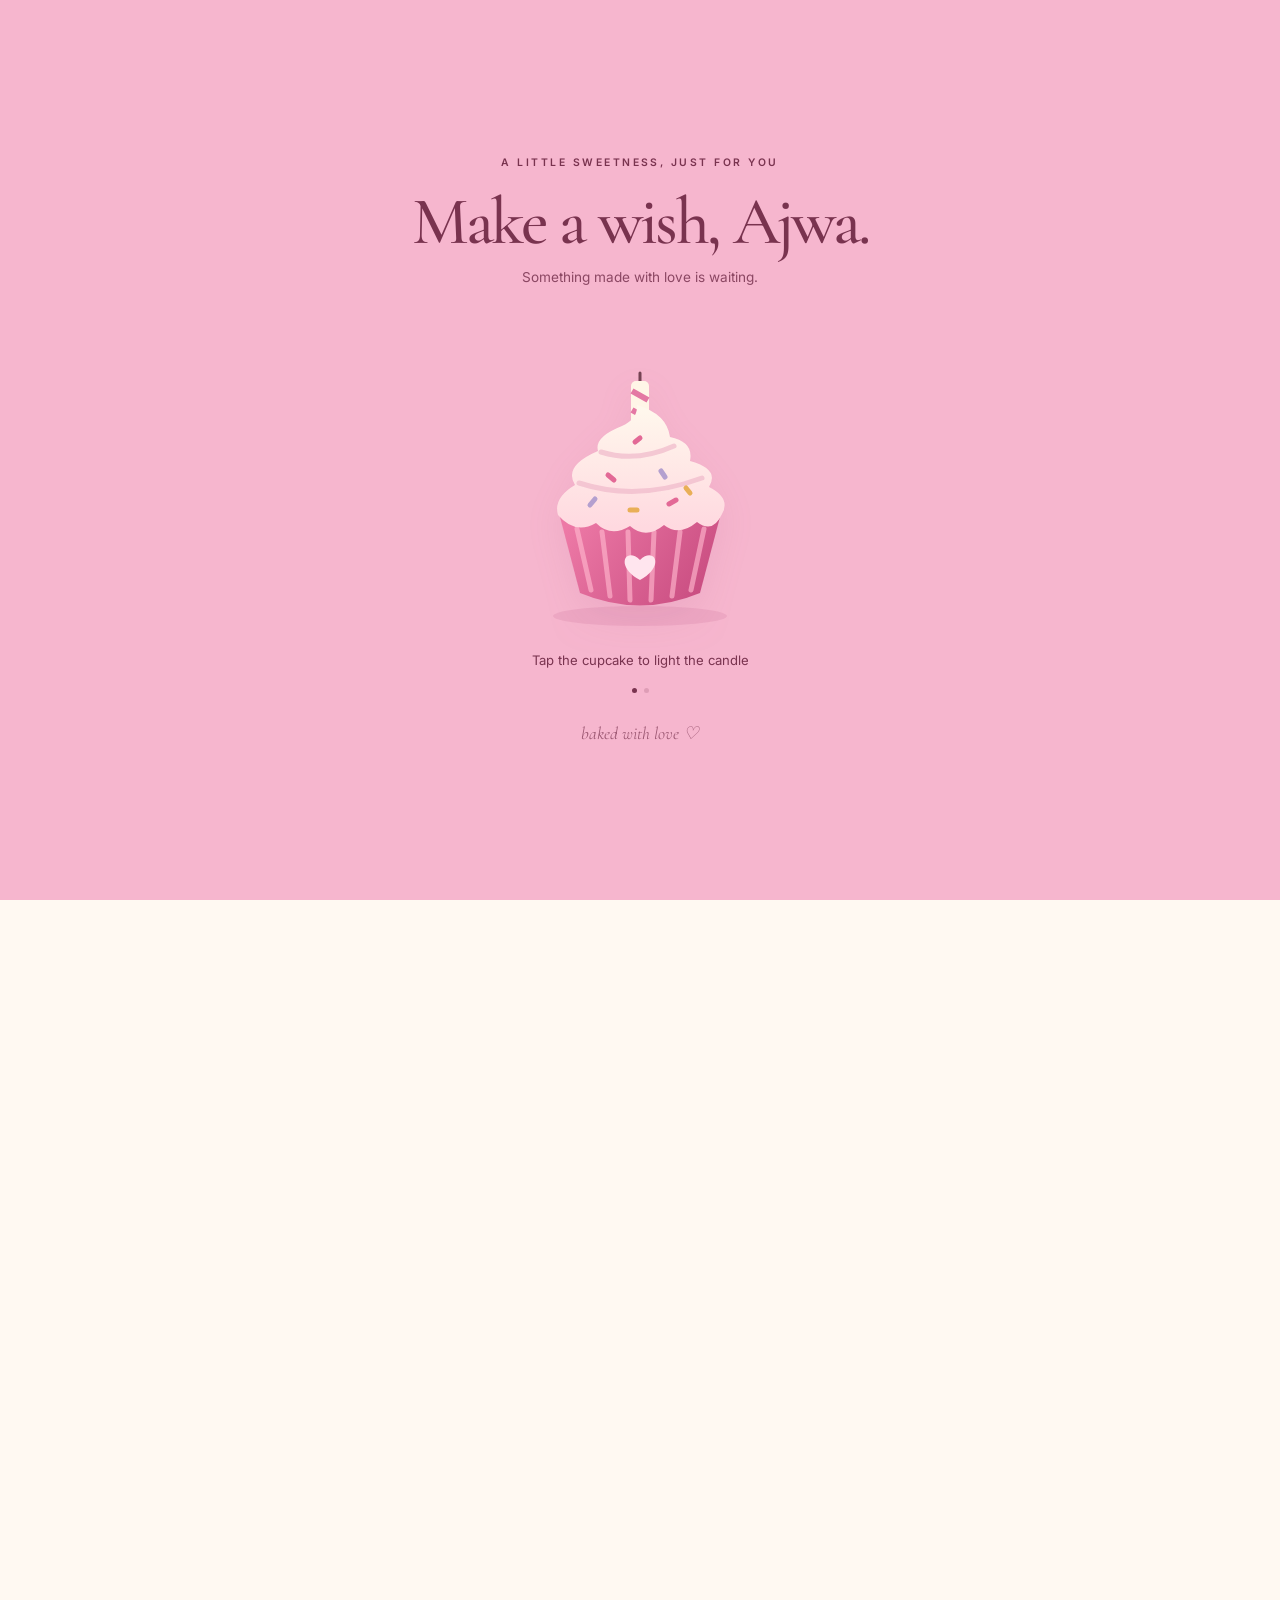
==== Ajwas-gift/index.html @ 31e8dc5c "Add files via upload" ====
<!DOCTYPE html>
<html lang="en">
  <head>
    <meta charset="UTF-8" />
    <meta name="viewport" content="width=device-width, initial-scale=1.0" />
    <title>For Ajwa</title>
    <meta
      name="description"
      content="A dreamy anniversary website for Ajwa, full of love, memories, and warm animations."
    />
    <link rel="preconnect" href="https://fonts.googleapis.com" />
    <link rel="preconnect" href="https://fonts.gstatic.com" crossorigin />
    <link
      href="https://fonts.googleapis.com/css2?family=Cormorant+Garamond:wght@400;500;600;700&family=Inter:wght@400;500;600;700;800&family=Caveat:wght@400;500;600&display=swap"
      rel="stylesheet"
    />
    <link rel="stylesheet" href="styles.css" />
  </head>
  <body class="wish-pending">
    <section class="cupcake-screen" id="cupcakeScreen" aria-labelledby="wishTitle">
      <div class="wish-content">
        <p class="wish-eyebrow">A little sweetness, just for you</p>
        <h2 id="wishTitle">Make a wish, Ajwa.</h2>
        <p class="wish-subtitle">Something made with love is waiting.</p>
        <button class="cupcake-button" id="cupcakeButton" type="button" aria-label="Light the cupcake candle" aria-describedby="wishHint">
          <svg class="cupcake-art" viewBox="0 0 320 340" fill="none" aria-hidden="true">
            <defs>
              <linearGradient id="icing" x1="160" y1="106" x2="160" y2="230" gradientUnits="userSpaceOnUse"><stop stop-color="#fff9ed"/><stop offset="1" stop-color="#ffd9e0"/></linearGradient>
              <linearGradient id="wrapper" x1="90" y1="225" x2="220" y2="310" gradientUnits="userSpaceOnUse"><stop stop-color="#ed79a6"/><stop offset="1" stop-color="#c84c80"/></linearGradient>
              <radialGradient id="flameGlow"><stop stop-color="#ffe9a8" stop-opacity=".8"/><stop offset="1" stop-color="#ffe9a8" stop-opacity="0"/></radialGradient>
            </defs>
            <ellipse cx="160" cy="319" rx="87" ry="10" fill="#b9507e" opacity=".14"/>
            <g class="candle-flame"><circle cx="160" cy="63" r="42" fill="url(#flameGlow)"/><path d="M160 38C146 54 145 65 152 72C159 79 174 73 172 63C171 55 164 50 160 38Z" fill="#ffb64d"/><path d="M160 53C153 64 155 71 161 72C169 70 165 60 160 53Z" fill="#fff9d5"/></g>
            <path class="candle-smoke" d="M160 73C142 60 179 48 159 29" stroke="#fff8ee" stroke-width="4" stroke-linecap="round"/>
            <path d="M160 85V76" stroke="#744253" stroke-width="3" stroke-linecap="round"/>
            <rect x="151" y="84" width="18" height="66" rx="5" fill="#fff5e7"/>
            <path d="M152 94L168 103M152 113L168 122M152 132L168 141" stroke="#e478a4" stroke-width="6"/>
            <path d="M80 220H240L220 296Q160 321 100 296Z" fill="url(#wrapper)"/>
            <path d="M97 232L111 293M122 235L130 299M148 235L150 303M174 235L171 303M200 235L192 299M224 232L211 293" stroke="#ffb6cd" stroke-width="5" opacity=".65" stroke-linecap="round"/>
            <path d="M78 218Q73 201 95 188Q83 169 118 154Q114 140 142 129Q158 122 157 108Q187 117 190 140Q214 145 210 164Q240 172 229 190Q251 201 242 217Q233 237 217 225Q199 240 184 228Q166 243 150 229Q131 241 116 226Q95 238 78 218Z" fill="url(#icing)"/>
            <path d="M121 155Q156 166 194 149M99 186Q157 205 222 181" stroke="#efbacb" stroke-width="5" stroke-linecap="round" opacity=".7"/>
            <g stroke-width="5" stroke-linecap="round"><path d="M128 178L134 183M189 207L196 203M155 145L160 141" stroke="#e36996"/><path d="M110 208L115 202M181 174L185 180" stroke="#b4a0cf"/><path d="M150 213L157 213M206 191L210 196" stroke="#e9af57"/></g>
            <path d="M160 263C146 249 134 269 160 283C186 269 174 249 160 263Z" fill="#ffe5ee"/>
          </svg>
        </button>
        <p class="wish-hint" id="wishHint" aria-live="polite">Tap the cupcake to light the candle</p>
        <div class="wish-steps" aria-hidden="true"><span class="active"></span><span></span></div>
        <p class="wish-signature">baked with love ♡</p>
      </div>
      <div class="wish-confetti" id="wishConfetti" aria-hidden="true"></div>
    </section>

    <div class="page-shell" inert>
<div class="bg-orb orb-two"></div>
<header class="hero">
        <nav class="topbar container">
          <div class="brand">ajwa &amp; matthew <span>♡</span></div>
          <div class="nav-links">
            <a href="#story">Story</a>
            <a href="#memories">Memories</a>
            <a href="#letter">Letter</a>
            <a href="#promise">Forever ♡</a>
          </div>
        </nav>

        <div class="hero-inner container">
          <div class="hero-copy">
            <p class="eyebrow">OUR LITTLE LOVE STORY · SINCE 12.31.2025</p>
            <h1 tabindex="-1" id="typewriter">Life is sweeter<br>with <em>you, Ajwa.</em></h1>
            <p class="handwritten hero-note">Happy anniversary, my love ♡</p>
            <p class="subtitle">From our late-night games to all the little laughs in between — you’re my favorite part of every day. Here’s a little corner of the world, made just for you.</p>

            <div class="cta-row">
              <button id="sparkleBtn" class="primary-btn">A little extra love ♡</button>
              <a href="#letter" class="secondary-btn">Your love letter ↗</a>
            </div>

            <div class="stats">
              <div class="stat">
                <span class="stat-number" id="daysSince">0</span>
                <span>days of us</span>
              </div>
              <div class="stat">
                <span class="stat-number">∞</span>
                <span>reasons I love you</span>
              </div>
              <div class="stat">
                <span class="stat-number">1</span>
                <span>favorite person</span>
              </div>
            </div>
          </div>
          <div class="hero-scrapbook">
            <span class="scrap-doodle" aria-hidden="true">♡</span>
            <figure class="hero-print print-back">
              <img src="img/818552312_3090246237986645_2867087890981414556_n.jpg" alt="Our Roblox avatars standing side by side in matching black outfits" width="1080" height="486">
              <figcaption>my favorite teammate</figcaption>
            </figure>
            <figure class="hero-print print-front">
              <img src="img/818296710_1039917625670256_7853506601856451287_n.jpg" alt="Our Roblox avatars in matching pink and white outfits" width="1080" height="486">
              <figcaption>you + me, in every little world ♡</figcaption>
            </figure>
            <span class="scrap-label">the sweetest kind of us</span>
          </div>
        </div>
        <div class="hero-bottom"><span>Made with love. Sprinkled with memories.</span><a href="#memories" aria-label="Explore our memories">↓</a></div>
      </header>

      <main>
        <section class="memories section" id="memories">
          <div class="container">
            <div class="section-heading">
              <p class="eyebrow">01 / THE SCRAPBOOK</p>
              <h2>Little moments. <em>Big feelings.</em></h2>
              <p class="section-note">Our favorite little worlds, saved forever. Tap a photo to take a closer look.</p>
            </div>

            <div class="memory-grid">
              <article class="memory-card">
                <button class="memory-photo" type="button" aria-label="View memory: The little laughs"><img src="img/818713701_989518967495480_6240912151705662410_n.jpg" alt="A smiling white-haired Roblox avatar in a colorful game world" width="1080" height="486" loading="lazy"><span aria-hidden="true">↗</span></button>
                <div class="memory-copy">
                  <h3>The little laughs</h3>
                  <p>The day everything changed, even when it felt like just another ordinary moment.</p>
                </div>
              </article>

              <article class="memory-card">
                <button class="memory-photo" type="button" aria-label="View memory: My favorite teammate"><img src="img/818552312_3090246237986645_2867087890981414556_n.jpg" alt="Our Roblox avatars standing together in matching black outfits" width="1080" height="486" loading="lazy"><span aria-hidden="true">↗</span></button>
                <div class="memory-copy">
                  <h3>My favorite teammate</h3>
                  <p>All the laughing, the chaos, and the little moments that somehow became my favorite memories.</p>
                </div>
              </article>

              <article class="memory-card">
                <button class="memory-photo" type="button" aria-label="View memory: Matching with you"><img src="img/818296710_1039917625670256_7853506601856451287_n.jpg" alt="Our Roblox avatars wearing matching pink and white outfits" width="1080" height="486" loading="lazy"><span aria-hidden="true">↗</span></button>
                <div class="memory-copy">
                  <h3>Matching with you</h3>
                  <p>Still the same warmth, still the same comfort, still the best place in the world to be.</p>
                </div>
              </article>

              <article class="memory-card">
                <button class="memory-photo" type="button" aria-label="View memory: Always close to you"><img src="img/818122525_1393639216303179_3923916816294594987_n.jpg" alt="Our black-haired Roblox avatars leaning close together" width="1080" height="486" loading="lazy"><span aria-hidden="true">↗</span></button>
                <div class="memory-copy">
                  <h3>Always close to you</h3>
                  <p>The kind of moments that feel easy, silly, and somehow unforgettable.</p>
                </div>
              </article>

              <article class="memory-card">
                <button class="memory-photo" type="button" aria-label="View memory: Our little adventures"><img src="img/818043290_2153451598936634_3564932296606815348_n.jpg" alt="Our white-haired Roblox avatars together in a colorful game world" width="1080" height="486" loading="lazy"><span aria-hidden="true">↗</span></button>
                <div class="memory-copy">
                  <h3>Our little adventures</h3>
                  <p>When life slows down and everything feels better because you’re there.</p>
                </div>
              </article>

              <article class="memory-card">
                <button class="memory-photo" type="button" aria-label="View memory: Us, in every world"><img src="img/813361121_1103023302071985_108094852363762716_n.jpg" alt="Our Roblox avatars wearing matching cat tops" width="1080" height="486" loading="lazy"><span aria-hidden="true">↗</span></button>
                <div class="memory-copy">
                  <h3>Us, in every world</h3>
                  <p>Every new day keeps proving I want to keep making memories with you.</p>
                </div>
              </article>
            </div>
          </div>
        </section>


        <section class="story section" id="story">
          <div class="container">
            <div class="section-heading">
              <p class="eyebrow">02 / HOW IT FEELS</p>
              <h2>It was always <em>you.</em></h2>
            </div>

            <div class="timeline">
              <div class="timeline-item">
                <div class="timeline-date">Roblox nights</div>
                <div class="timeline-card">
                  <h3>Fun and laughter</h3>
                  <p>
                    We would spend hours playing Roblox and laughing through all the chaos,
                    and somehow those simple moments became some of my favorite memories with you.
                  </p>
                </div>
              </div>

              <div class="timeline-item">
                <div class="timeline-date">Valorant</div>
                <div class="timeline-card">
                  <h3>Always a blast</h3>
                  <p>
                    Even the short time we spent in Valorant felt full of energy and joy. Watching
                    you play, hearing you laugh, and being with you in those moments made everything feel easier.
                  </p>
                </div>
              </div>

              <div class="timeline-item">
                <div class="timeline-date">You</div>
                <div class="timeline-card">
                  <h3>The part that changed everything</h3>
                  <p>
                    The real magic was never just the games. It was the way you made the dark feel lighter,
                    how your presence brought calm, comfort, and a kind of happiness I didn’t know I needed.
                  </p>
                </div>
              </div>
            </div>
          </div>
        </section>

        <section class="reasons section" id="reasons">
          <div class="container">
            <div class="section-heading">
              <p class="eyebrow">03 / THE SWEETEST INGREDIENTS</p>
              <h2>A few things I <em>adore.</em></h2>
            </div>

            <div class="cards-grid">
              <article class="info-card reason-card">
                <div class="icon">✦</div>
                <h3>Your smile</h3>
                <p>That smile can change my whole mood and make even the hardest days feel softer.</p>
              </article>

              <article class="info-card reason-card">
                <div class="icon">❤</div>
                <h3>Your heart</h3>
                <p>You care in a way that feels deep, gentle, and honest, and I love that so much.</p>
              </article>

              <article class="info-card reason-card">
                <div class="icon">☾</div>
                <h3>Your presence</h3>
                <p>Just being around you makes life feel calmer, warmer, and a lot more beautiful.</p>
              </article>

              <article class="info-card reason-card">
                <div class="icon">✧</div>
                <h3>Your energy</h3>
                <p>You bring life, laughter, and comfort to the moments that matter the most.</p>
              </article>
            </div>
          </div>
        </section>

        <section class="letter section" id="letter">
          <div class="container letter-wrap">
            <div class="section-heading align-left">
              <p class="eyebrow">04 / SEALED WITH A KISS</p>
              <h2>For u,<br><em>with all my heart.</em></h2>
            </div>

            <div class="letter-box">
              <span class="letter-seal" aria-hidden="true">♡</span>
              <p class="handwritten salutation">My dearest Ajwa,</p>
              <p>
                Ajwa, I still think about how much brighter my life feels with u in it. u are
                the kind of person who makes ordinary days feel warm and beautiful just by being in them.
                The hours we spent playing Roblox, the laughs during Valorant, and the way u somehow made
                even my darker moments feel lighter will always stay with me.
              </p>
              <p>
                I love how easy it feels to be with u. I love the comfort in your presence, the honesty
                in your heart, and the way your love makes life feel softer and more meaningful. Every time
                I think about us, I feel grateful, lucky, and a little overwhelmed by how much joy u bring.
              </p>
              <p>
                u are not just someone I care about. u are someone who changed my world in a way I cant
                fully explain. Thank u for being my comfort, my laughter, my peace, and my favorite person.
                Happy anniversary, Ajwa. Im so lucky to have u.
              </p>
              <p class="handwritten signature">Yours, always.<br>Matthew ♡</p>
            </div>
          </div>
        </section>

        <section class="promise section" id="promise">
          <div class="container promise-wrap">
            <div class="promise-copy">
              <p class="eyebrow">05 / ALL OUR TOMORROWS</p>
              <h2>You, me, <em>and every tomorrow.</em></h2>
              <p>
                Through every season, every ordinary day, and every dream we build together, I promise to
                keep loving you with patience, joy, and a heart that keeps growing because of you.
              </p>
            </div>

            <div class="countdown-card">
              <p class="countdown-label">Until our next 31st ♡</p>
              <div class="countdown" id="countdown"></div>
            </div>
          </div>
        </section>

        <section class="playful section">
          <div class="container">
            <div class="section-heading">
              <p class="eyebrow">A tiny moment of joy</p>
              <h2>There’s always room for <em>more love.</em></h2>
            </div>

            <div class="love-meter-panel">
              <button id="loveBoost" class="love-btn" aria-label="Add love">♥</button>
              <div class="meter-wrap">
                <div class="meter-labels">
                  <span>tiny love</span>
                  <span>big love</span>
                </div>
                <div class="meter-stage">
                <div class="meter" role="progressbar" aria-label="Our love" aria-valuemin="0" aria-valuemax="100" aria-valuenow="52">
                  <div id="loveMeter" class="meter-fill"></div>
                </div>
                <div class="meter-pieces" aria-hidden="true"><span></span><span></span></div>
                </div>
                <p class="love-status" id="loveStatus" aria-live="polite">Keep tapping, my love ♡</p>
              </div>
            </div>
          </div>
        </section>

        <section class="finale section" id="finale">
          <div class="container final-wrap">
            <p class="eyebrow">ONE LAST LITTLE THING</p>
            <button id="finalMessageBtn" class="final-message-btn" type="button" aria-expanded="false" aria-controls="finalMessage">A little P.S. for you ♡</button>
            <div id="finalMessage" class="final-message hidden">
              <p>
                Ajwa, no matter how many days pass, how many months go by, or how many little moments turn into memories,
                I’ll still choose you. Always. With all my heart, every version of me has loved you, and every version still will.
              </p>
            </div>
          </div>
        </section>
      </main>

      <footer class="footer">
        <p class="handwritten">You’re my favorite wish come true.</p><span>AJWA &amp; MATTHEW · ALWAYS &amp; FOREVER ♡</span>
      </footer>
    </div>

    <audio id="backgroundMusic" src="audio/our-little-melody.wav" preload="auto" loop playsinline></audio>
    <button id="musicToggle" class="music-toggle" type="button" aria-label="Play background music" aria-pressed="false"><span aria-hidden="true">♫</span> <span id="musicLabel">Music off</span></button>
    <dialog id="memoryDialog" class="memory-dialog" aria-label="Our memory">
      <button id="closeMemory" class="close-memory" type="button" aria-label="Close photo">×</button>
      <img id="memoryFullImage" alt="">
      <p id="memoryCaption" class="handwritten"></p>
    </dialog>
    <div id="floating-hearts" aria-hidden="true"></div>

    <script src="script.js"></script>
  </body>
</html>
---- Ajwas-gift/styles.css ----
:root { --ink: #79334f; --soft: #92556a; --pink: #f6b6ce; --paper: #fff9f2; --line: #ddb0ba; }
* { box-sizing: border-box; }
html { scroll-behavior: smooth; scroll-padding-top: 24px; }
body { margin: 0; background: var(--paper); color: var(--ink); font-family: "Inter", sans-serif; overflow-x: hidden; }
img { display: block; max-width: 100%; }
a { color: inherit; text-decoration: none; }
button { font: inherit; cursor: pointer; }
button, a { -webkit-tap-highlight-color: transparent; }
:focus-visible { outline: 2px dashed var(--ink); outline-offset: 6px; }
h1,h2,h3 { font-family: "Cormorant Garamond", Georgia, serif; font-weight: 500; margin: 0; line-height: 1.04; }
em { font-weight: 400; }
.handwritten { font-family: "Caveat", cursive; font-weight: 400; }
::selection { background: #f0b1c7; color: #65223e; }
/* The opaque entrance is present before JavaScript or images load. */
.hidden { display: none; }
body.wish-pending { overflow: hidden; }

.wish-pending .page-shell { visibility: hidden; }
.page-shell { position: relative; }
.cupcake-screen { position: fixed; inset: 0; z-index: 100; display: grid; place-items: center; padding: 24px; overflow: auto; background: #f6b6ce; color: #79334f; transition: opacity .9s ease, visibility .9s; }
.cupcake-screen.revealing { opacity: 0; visibility: hidden; pointer-events: none; }
.wish-content { position: relative; text-align: center; width: min(100%, 520px); margin: auto; }
.wish-eyebrow { font-size: .65rem; font-weight: 600; letter-spacing: .24em; text-transform: uppercase; margin: 0 0 18px; }
.wish-content h2 { font-family: "Cormorant Garamond", Georgia, serif; font-size: clamp(2.6rem, 7vw, 4.2rem); font-weight: 500; letter-spacing: -.04em; margin: 0; color: #79334f; }
.wish-subtitle { font-size: .85rem; margin: 12px 0 0; color: #8b4763; }
.cupcake-button { display: block; position: relative; width: clamp(220px, 38vh, 320px); max-width: 100%; margin: 12px auto 0; padding: 0; border: 0; background: transparent; cursor: pointer; -webkit-tap-highlight-color: transparent; touch-action: manipulation; border-radius: 45%; }
.cupcake-button:focus-visible { outline: 2px dashed #79334f; outline-offset: 6px; }
.cupcake-art { display: block; width: 100%; overflow: visible; filter: drop-shadow(0 14px 16px #ad477b18); transition: transform .4s cubic-bezier(.2,.8,.2,1); }
.cupcake-button:hover .cupcake-art { transform: translateY(-7px) rotate(-3deg); }
.cupcake-button:active .cupcake-art { transform: scale(.95); }
.candle-flame { opacity: 0; transform-origin: 160px 75px; transition: opacity .3s; }
.is-lit .candle-flame { opacity: 1; animation: candle-flicker 1.2s ease-in-out infinite alternate; }
.candle-smoke { opacity: 0; }
.is-blown .candle-smoke { animation: wish-smoke 1s ease-out forwards; }
.wish-hint { font-size: .82rem; min-height: 2.5em; margin: 14px 0 4px; line-height: 1.5; }
.wish-steps { display: flex; gap: 7px; justify-content: center; }
.wish-steps span { width: 5px; height: 5px; background: #79334f30; border-radius: 50%; transition: background .3s; }
.wish-steps .active { background: #79334f; }
.wish-signature { font-family: "Cormorant Garamond", Georgia, serif; font-style: italic; font-size: 1.1rem; margin: 30px 0 0; opacity: .7; }
.wish-confetti { position: absolute; inset: 0; overflow: hidden; pointer-events: none; }
.wish-confetti span { position: absolute; left: var(--origin-x); top: var(--origin-y); font-size: var(--size); color: var(--color); animation: wish-burst 1.5s ease-out forwards; }
@keyframes candle-flicker { from { transform: scale(.94) rotate(-3deg); } to { transform: scale(1.06) rotate(3deg); } }
@keyframes wish-smoke { 15% { opacity: .7; } to { opacity: 0; transform: translateY(-30px); } }
@keyframes wish-burst { from { opacity: 1; transform: translate(0,0) scale(.4); } to { opacity: 0; transform: translate(var(--x),var(--y)) rotate(var(--rotation)) scale(1); } }
@media (max-height: 620px) { .cupcake-button { width: 190px; } .wish-signature { margin-top: 12px; } .wish-eyebrow { margin-bottom: 8px; } }
@media (prefers-reduced-motion: reduce) { .wish-confetti, .candle-smoke { display: none; } }

.container { width: min(1120px, calc(100% - 64px)); margin-inline: auto; }
.hero { position: relative; background: #f6b6ce; padding-bottom: 28px; }
.hero::after { content: ""; position: absolute; left: 0; right: 0; height: 15px; bottom: -14px; background: radial-gradient(circle at 50% 0, #f6b6ce 14px, transparent 15px) 0 0 / 30px 15px repeat-x; }
.topbar { display: flex; justify-content: space-between; align-items: center; padding: 27px 0; border-bottom: 1px solid #79334f24; }
.brand { font-family: "Caveat", cursive; font-size: 1.8rem; }
.brand span { display: inline-block; margin-left: 9px; }
.nav-links { display: flex; gap: 28px; font-size: .75rem; }
.nav-links a { padding: 8px 0; border-bottom: 1px solid transparent; }
.nav-links a:hover { border-color: var(--ink); }
.hero-inner { display: grid; grid-template-columns: 1.08fr 1fr; gap: 50px; align-items: center; padding: 76px 0 45px; }
.eyebrow { font-size: .62rem; font-weight: 600; letter-spacing: .2em; margin: 0 0 24px; line-height: 1.7; }
h1 { font-size: clamp(3.4rem, 5.6vw, 5.8rem); letter-spacing: -.055em; }
h1:focus { outline: none; }
.hero-note { font-size: 1.75rem; margin: 16px 0; transform: rotate(-2deg); }
.subtitle { max-width: 440px; color: var(--soft); font-size: .85rem; line-height: 1.9; margin: 24px 0; }
.cta-row { display: flex; gap: 20px; align-items: center; flex-wrap: wrap; }
.primary-btn, .secondary-btn, .final-message-btn { display: inline-flex; justify-content: center; padding: 14px 22px; border-radius: 40px; font-size: .73rem; border: 1px solid var(--ink); transition: transform .2s, background .2s; }
.primary-btn, .final-message-btn { background: var(--ink); color: var(--paper); }
.secondary-btn { border-color: transparent; padding-inline: 0; border-radius: 0; border-bottom: 1px solid #79334f60; }
.primary-btn:hover, .final-message-btn:hover { transform: translateY(-3px); background: #61273f; }
.stats { display: flex; gap: 28px; margin-top: 34px; }
.stat { display: flex; flex-direction: column; gap: 4px; }
.stat + .stat { padding-left: 24px; border-left: 1px solid #79334f30; }
.stat-number { font-family: "Cormorant Garamond", Georgia, serif; font-size: 2rem; }
.stat span:last-child { font-size: .61rem; color: var(--soft); }
.hero-scrapbook { position: relative; min-height: 410px; }
.hero-print { background: #fffaf1; padding: 12px 12px 0; box-shadow: 0 12px 32px #79334f20; width: 85%; margin: 0; position: absolute; }
.hero-print::before, .memory-card::before { content: ""; position: absolute; z-index: 1; width: 80px; height: 24px; background: #fff4d49c; border-left: 1px dashed #d8bd9b55; border-right: 1px dashed #d8bd9b55; top: -10px; left: calc(50% - 40px); transform: rotate(-7deg); }
.hero-print img { width: 100%; height: auto; }
.hero-print figcaption { font-family: "Caveat", cursive; text-align: center; font-size: 1.4rem; padding: 12px 0 16px; }
.print-back { top: 3px; left: 0; transform: rotate(-9deg); }
.print-front { top: 157px; right: 0; transform: rotate(7deg); }
.scrap-doodle { position: absolute; font-family: "Caveat", cursive; right: -8px; top: -50px; font-size: 5rem; transform: rotate(14deg); }
.scrap-label { position: absolute; bottom: -20px; left: 12px; font-family: "Caveat", cursive; font-size: 1.5rem; transform: rotate(-8deg); }
.hero-bottom { width: min(1120px, calc(100% - 64px)); margin: 28px auto 0; display: flex; align-items: center; justify-content: space-between; font-size: .62rem; letter-spacing: .06em; color: var(--soft); }
.hero-bottom a { font-size: 1.2rem; border: 1px solid #79334f50; border-radius: 50%; padding: 6px 13px; }
.section { padding: 100px 0; }
.section-heading { text-align: center; max-width: 650px; margin: 0 auto 52px; }
.section-heading .eyebrow { margin-bottom: 14px; }
.section-heading h2, .promise-copy h2 { font-size: clamp(2.6rem, 4.2vw, 4.2rem); letter-spacing: -.04em; }
.section-note { font-size: .78rem; color: var(--soft); line-height: 1.8; margin-top: 20px; }
.memory-grid { display: grid; grid-template-columns: repeat(3,minmax(0,1fr)); gap: 42px 28px; padding: 0 10px; }
.memory-card { position: relative; background: #fff; padding: 10px; box-shadow: 0 5px 20px #79334f0e; border: 1px solid #eddbd2; transform: rotate(-2deg); transition: transform .25s; }
.memory-card:nth-child(2n) { transform: rotate(2deg); }
.memory-card:nth-child(3n) { transform: rotate(-1deg); }
.memory-card:hover, .memory-card:focus-within { transform: translateY(-6px) rotate(0); }
.memory-photo { display: block; border: 0; padding: 0; background: #f5e1e6; width: 100%; position: relative; }
.memory-photo img { width: 100%; height: auto; aspect-ratio: 1080/486; }
.memory-photo span { position: absolute; bottom: 8px; right: 8px; border-radius: 50%; background: #fff9f2ed; color: var(--ink); width: 28px; height: 28px; display: grid; place-items: center; }
.memory-copy { padding: 17px 9px 13px; }
.memory-copy h3 { font-family: "Caveat", cursive; font-size: 1.65rem; margin-bottom: 8px; }
.memory-copy p { font-size: .71rem; line-height: 1.8; color: var(--soft); margin: 0; }
.story { background: #fbe8e9; }
.timeline { display: grid; grid-template-columns: repeat(3,minmax(0,1fr)); gap: 34px; counter-reset: moments; }
.timeline-item { padding-top: 22px; border-top: 1px solid #c886a050; }
.timeline-date { font-family: "Caveat", cursive; font-size: 1.65rem; margin-bottom: 18px; }
.timeline-card h3 { font-size: 1.85rem; margin-bottom: 12px; }
.timeline-card p, .info-card p, .promise-copy p { font-size: .8rem; color: var(--soft); line-height: 1.95; }
.cards-grid { display: grid; grid-template-columns: repeat(4,minmax(0,1fr)); gap: 24px; }
.info-card { text-align: center; padding: 22px 16px; }
.icon { font-size: 2.1rem; margin: 0 auto 22px; color: #b55478; }
.info-card h3 { font-size: 2rem; }
.letter { background: #f3c4d4; background-image: repeating-linear-gradient(0deg,transparent,transparent 27px,#fff4f222 27px,#fff4f222 28px),repeating-linear-gradient(90deg,transparent,transparent 27px,#fff4f222 27px,#fff4f222 28px); }
.letter-wrap { display: grid; grid-template-columns: .75fr 1.25fr; gap: 70px; align-items: center; }
.letter-wrap .section-heading { text-align: left; margin: 0; }
.letter-box { position: relative; background: #fffaf0; padding: 48px; transform: rotate(1deg); box-shadow: 0 14px 30px #79334f13; }
.letter-seal { position: absolute; right: 28px; top: -24px; height: 48px; width: 48px; display: grid; place-items: center; background: #a44e6e; color: #fff6eb; border: 4px double #c37d95; border-radius: 50%; font-size: 1.6rem; }
.letter-box p { font-size: .82rem; line-height: 2; color: #855265; }
.letter-box .salutation, .letter-box .signature { font-size: 1.8rem; color: var(--ink); line-height: 1.2; }
.letter-box .salutation { margin-top: 0; }
.letter-box .signature { margin-bottom: 0; }
.promise-wrap { display: grid; grid-template-columns: 1fr 1fr; gap: 80px; align-items: center; }
.promise-copy p { margin-bottom: 0; }
.countdown-card { border: 1px solid var(--line); padding: 40px 20px; text-align: center; border-radius: 140px 140px 12px 12px; background: #fbe8e9; }
.countdown-label { font-family: "Caveat", cursive; font-size: 1.65rem; margin: 8px 0 24px; }
.countdown { display: grid; grid-template-columns: repeat(4,minmax(0,1fr)); gap: 8px; }
.countdown-item { font-size: .6rem; text-transform: uppercase; letter-spacing: .1em; }
.countdown-item strong { display: block; font-family: "Cormorant Garamond", Georgia, serif; font-size: clamp(2.3rem,4vw,3.5rem); font-weight: 500; margin-bottom: 6px; }
.playful { padding-top: 20px; }
.love-meter-panel { display: flex; align-items: center; gap: 24px; max-width: 540px; margin: auto; }
.love-btn { flex-shrink: 0; width: 64px; height: 64px; border-radius: 50%; background: #f3bfd1; border: 1px solid #dea0b8; color: #a6496d; font-size: 1.8rem; transition: transform .2s; }
.love-btn:hover { transform: scale(1.1); }
.meter-wrap { flex: 1; }
.meter-labels { display: flex; justify-content: space-between; font-family: "Caveat", cursive; font-size: 1.2rem; margin-bottom: 8px; }
.meter { height: 10px; background: #efdedc; border-radius: 20px; overflow: hidden; }
.meter-fill { width: 52%; height: 100%; border-radius: inherit; background: #cb7a9a; transition: width .3s; }
.finale { text-align: center; background: #fbe8e9; padding: 65px 0; }
.final-wrap { max-width: 700px; }
.final-message { margin-top: 28px; }
.final-message p { font-family: "Cormorant Garamond", Georgia, serif; font-size: 1.7rem; line-height: 1.6; }
.footer { text-align: center; padding: 42px 24px; background: #f6b6ce; }
.footer p { font-size: 1.8rem; margin: 0 0 14px; }
.footer span { font-size: .58rem; letter-spacing: .18em; }
.memory-dialog { width: min(1000px, calc(100% - 32px)); max-height: 90dvh; padding: 40px 16px 12px; border: 0; background: var(--paper); color: var(--ink); box-shadow: 0 30px 90px #4d1e3a50; }
.memory-dialog::backdrop { background: #4c253bbd; backdrop-filter: blur(6px); }
.memory-dialog img { width: 100%; max-height: 70dvh; object-fit: contain; }
.memory-dialog p { text-align: center; font-size: 1.7rem; margin: 16px 0 6px; }
.close-memory { position: absolute; right: 6px; top: 0; width: 40px; height: 40px; background: transparent; color: var(--ink); border: 0; font-size: 1.8rem; }
#floating-hearts { position: fixed; inset: 0; pointer-events: none; overflow: hidden; z-index: 10; }
.heart-particle { position: absolute; bottom: -40px; color: #c56a8c; animation: rise linear forwards; }
@keyframes rise { 0% { transform: translate(0,0) scale(.4); opacity: 0; } 15% { opacity: .7; } 100% { transform: translate(var(--drift-x),-110vh) rotate(18deg); opacity: 0; } }
@media(max-width: 900px) {
  .hero-inner { gap: 25px; }
  .hero-scrapbook { min-height: 350px; }
  .print-front { top: 145px; }
  .scrap-label { bottom: -5px; }
  .stats { gap: 14px; }
  .stat + .stat { padding-left: 14px; }
  .memory-grid { grid-template-columns: repeat(2,minmax(0,1fr)); }
  .cards-grid { grid-template-columns: repeat(2,minmax(0,1fr)); }
  .letter-wrap, .promise-wrap { gap: 32px; }
  .letter-box { padding: 30px; }
}
@media(max-width: 650px) {
  .container { width: calc(100% - 40px); }
  .topbar { padding: 20px 0; flex-direction: column; gap: 14px; }
  .nav-links { gap: 24px; font-size: .7rem; }
  .hero-inner { grid-template-columns: 1fr; padding-top: 45px; gap: 50px; }
  .hero-copy { text-align: center; }
  h1 { font-size: clamp(3.3rem,12vw,4.7rem); }
  .subtitle { margin-inline: auto; }
  .cta-row, .stats { justify-content: center; }
  .hero-scrapbook { width: min(380px,90%); margin: 0 auto; min-height: 365px; }
  .scrap-doodle { top: -35px; font-size: 4rem; }
  .hero-bottom { width: calc(100% - 40px); gap: 20px; }
  .section { padding: 70px 0; }
  .section-heading { margin-bottom: 38px; }
  .memory-grid { gap: 32px; grid-template-columns: 1fr; max-width: 430px; margin: auto; }
  .memory-copy { padding: 18px 12px; }
  .memory-copy p { font-size: .78rem; }
  .timeline, .letter-wrap, .promise-wrap { grid-template-columns: 1fr; }
  .timeline { gap: 28px; }
  .timeline-item { display: grid; grid-template-columns: 100px 1fr; gap: 20px; }
  .timeline-date { font-size: 1.4rem; }
  .timeline-card h3 { font-size: 1.65rem; }
  .cards-grid { gap: 8px; }
  .info-card { padding-inline: 8px; }
  .info-card h3 { font-size: 1.8rem; }
  .letter-wrap .section-heading { text-align: center; margin-bottom: 20px; }
  .letter-box { transform: none; }
  .promise-copy { text-align: center; }
  .countdown-card { max-width: 430px; width: 100%; margin: auto; }
  .playful { padding-top: 0; }
}
@media(prefers-reduced-motion: reduce) {
  *, *::before, *::after { scroll-behavior: auto !important; animation: none !important; transition: none !important; }
  .heart-particle { display: none; }
}
.music-toggle { position: fixed; bottom: max(18px, env(safe-area-inset-bottom)); right: 18px; z-index: 20; display: flex; align-items: center; gap: 8px; padding: 11px 16px; border: 1px solid #d99cb4; border-radius: 30px; background: #fff9f2ed; color: var(--ink); box-shadow: 0 4px 20px #79334f15; font-size: .7rem; }
.music-toggle > span:first-child { font-size: 1.25rem; }
.wish-pending .music-toggle { visibility: hidden; }
.meter-stage { position: relative; }
.love-status { min-height: 64px; margin: 12px 0 0; color: var(--soft); font-family: "Caveat", cursive; font-size: 1.15rem; }
.love-status strong { display: block; color: var(--ink); font-family: "Inter", sans-serif; font-size: 2rem; letter-spacing: .12em; margin-bottom: 8px; }
.love-status span { display: block; line-height: 1.4; }
.meter-pieces { display: none; position: absolute; inset: 0; height: 10px; pointer-events: none; }
.meter-pieces span { position: absolute; width: 51%; height: 100%; background: #cb7a9a; }
.meter-pieces span:first-child { left: 0; clip-path: polygon(0 0,100% 0,94% 45%,100% 65%,94% 100%,0 100%); border-radius: 20px 0 0 20px; }
.meter-pieces span:last-child { right: 0; clip-path: polygon(6% 0,100% 0,100% 100%,0 100%,6% 65%,0 45%); border-radius: 0 20px 20px 0; }
.love-overloading .meter-stage { animation: love-rattle .25s ease-in-out infinite; }
.love-overloading .love-btn { animation: love-swell .5s ease-in-out infinite alternate; }
.love-broken .meter { opacity: 0; }
.love-broken .meter-pieces { display: block; }
.love-broken .meter-pieces span:first-child { transform: translate(-8px, 10px) rotate(-7deg); animation: break-left .65s ease-out; }
.love-broken .meter-pieces span:last-child { transform: translate(8px, 10px) rotate(7deg); animation: break-right .65s ease-out; }
.love-broken .love-btn { background: #e9a0be; box-shadow: 0 0 0 7px #f6b6ce55; }
.love-broken .love-status { padding-top: 12px; animation: love-pop .5s ease-out; }
.love-burst { position: absolute; color: #c56a8c; font-size: 22px; animation: love-scatter 1.4s ease-out forwards; }
@keyframes love-rattle { 25% { transform: translateX(-2px) rotate(-1deg); } 75% { transform: translateX(2px) rotate(1deg); } }
@keyframes love-swell { to { transform: scale(1.12); } }
@keyframes break-left { from { transform: none; } 50% { transform: translate(-14px,-10px) rotate(-12deg); } }
@keyframes break-right { from { transform: none; } 50% { transform: translate(14px,-10px) rotate(12deg); } }
@keyframes love-pop { from { transform: scale(.8); opacity: 0; } to { transform: scale(1); opacity: 1; } }
@keyframes love-scatter { from { opacity: 1; transform: scale(.5); } to { opacity: 0; transform: translate(var(--x),var(--y)) scale(1.3) rotate(20deg); } }
@media(prefers-reduced-motion: reduce) { .love-burst { display: none; } }

.music-toggle { touch-action: manipulation; user-select: none; isolation: isolate; }
.music-toggle span { pointer-events: none; }
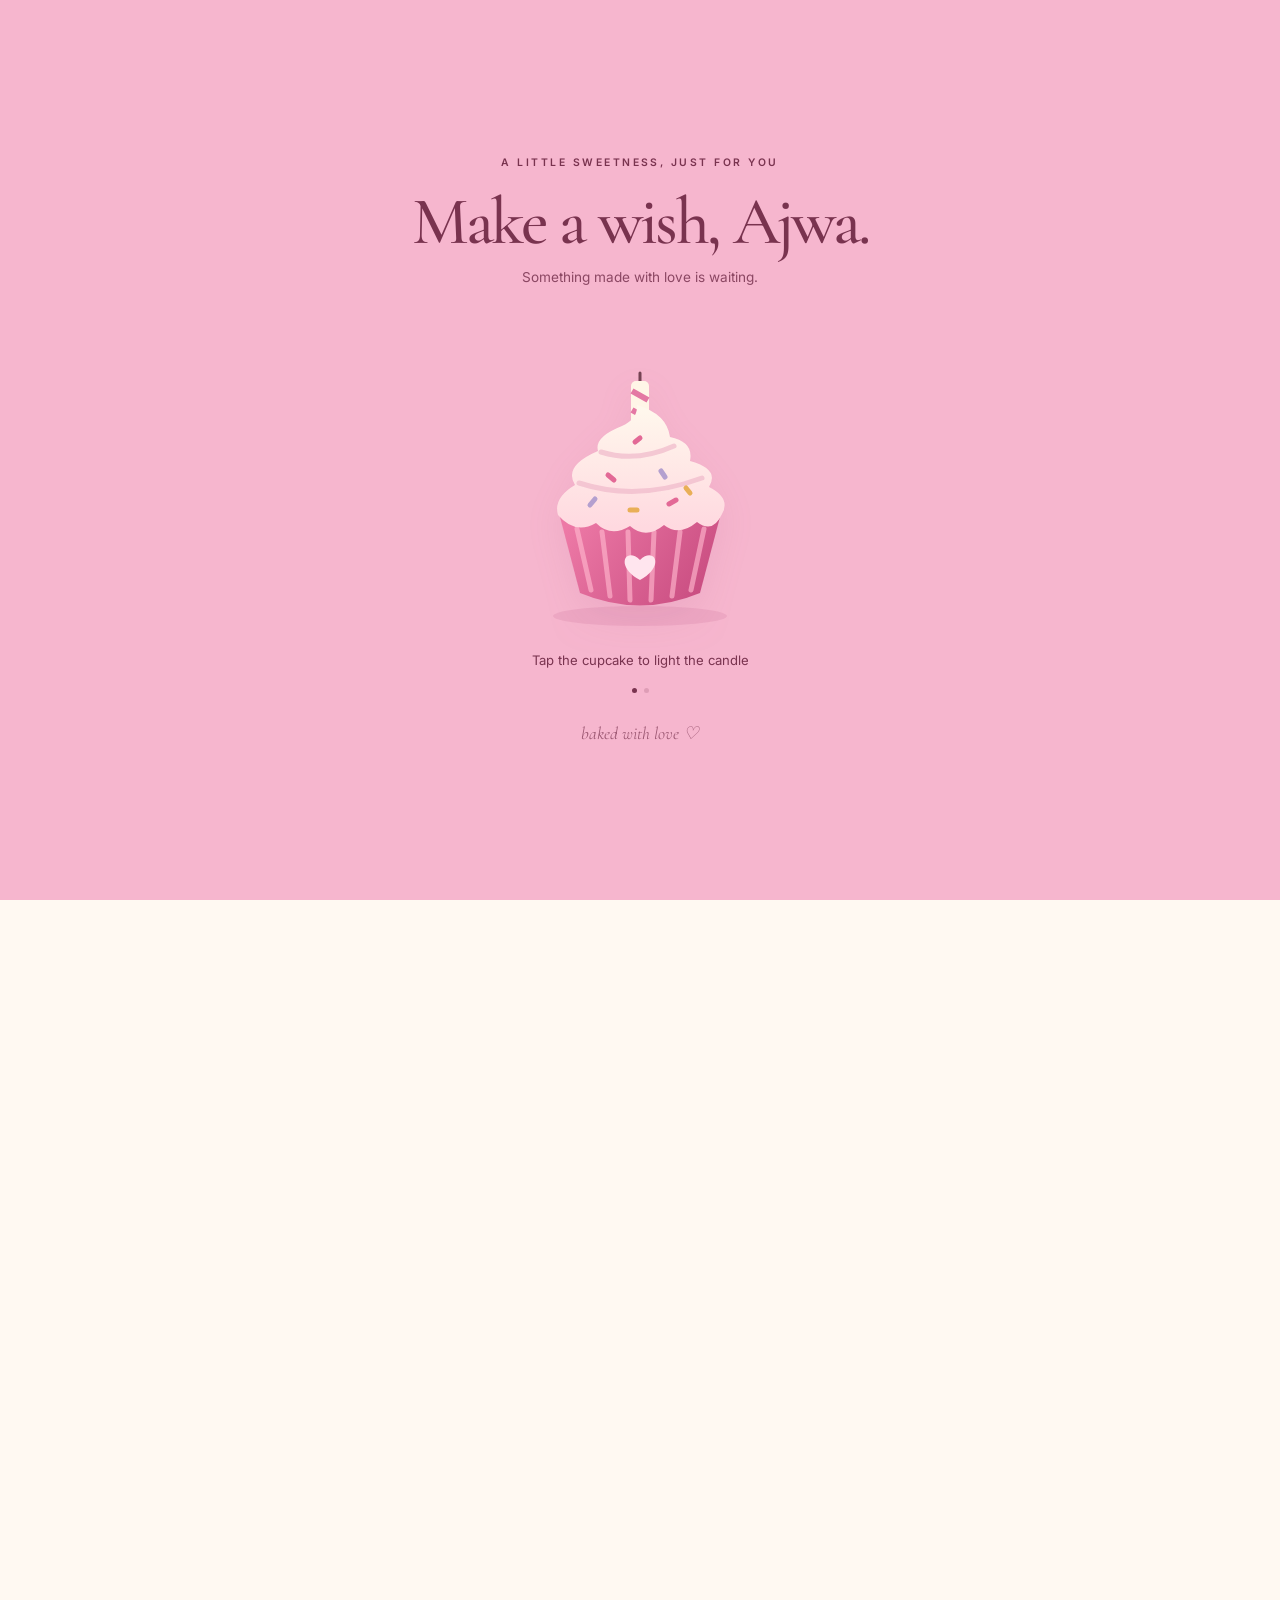
==== commit b1bb97aa: "Add files via upload" ====
--- a/Ajwas-gift/index.html
+++ b/Ajwas-gift/index.html
@@ -14,7 +14,7 @@
       href="https://fonts.googleapis.com/css2?family=Cormorant+Garamond:wght@400;500;600;700&family=Inter:wght@400;500;600;700;800&family=Caveat:wght@400;500;600&display=swap"
       rel="stylesheet"
     />
-    <link rel="stylesheet" href="styles.css" />
+    <link rel="stylesheet" href="styles.css?v=secret-memories-1" />
   </head>
   <body class="wish-pending">
     <section class="cupcake-screen" id="cupcakeScreen" aria-labelledby="wishTitle">
@@ -54,7 +54,7 @@
 <div class="bg-orb orb-two"></div>
 <header class="hero">
         <nav class="topbar container">
-          <div class="brand">ajwa &amp; matthew <span>♡</span></div>
+          <div class="brand">ajwa &amp; matthew <button class="secret-trigger brand-secret" data-secret="matching" type="button" aria-label="Our little heart">♡</button></div>
           <div class="nav-links">
             <a href="#story">Story</a>
             <a href="#memories">Memories</a>
@@ -67,6 +67,7 @@
           <div class="hero-copy">
             <p class="eyebrow">OUR LITTLE LOVE STORY · SINCE 12.31.2025</p>
             <h1 tabindex="-1" id="typewriter">Life is sweeter<br>with <em>you, Ajwa.</em></h1>
+            <img class="kitty-sticker welcome-kitty" src="cute-gifs/952797-catwink.png" alt="" aria-hidden="true" width="736" height="736" style="--asset-width: 736px; --asset-ratio: 736 / 736;">
             <p class="handwritten hero-note">Happy anniversary, my love ♡</p>
             <p class="subtitle">From our late-night games to all the little laughs in between — you’re my favorite part of every day. Here’s a little corner of the world, made just for you.</p>
 
@@ -81,7 +82,7 @@
                 <span>days of us</span>
               </div>
               <div class="stat">
-                <span class="stat-number">∞</span>
+                <button class="stat-number secret-trigger" data-secret="keychains" type="button" aria-label="Infinite reasons">∞</button>
                 <span>reasons I love you</span>
               </div>
               <div class="stat">
@@ -100,7 +101,7 @@
               <img src="img/818296710_1039917625670256_7853506601856451287_n.jpg" alt="Our Roblox avatars in matching pink and white outfits" width="1080" height="486">
               <figcaption>you + me, in every little world ♡</figcaption>
             </figure>
-            <span class="scrap-label">the sweetest kind of us</span>
+            <button class="scrap-label secret-trigger" data-secret="together" type="button">the sweetest kind of us</button>
           </div>
         </div>
         <div class="hero-bottom"><span>Made with love. Sprinkled with memories.</span><a href="#memories" aria-label="Explore our memories">↓</a></div>
@@ -110,6 +111,7 @@
         <section class="memories section" id="memories">
           <div class="container">
             <div class="section-heading">
+              <img class="kitty-sticker" src="cute-gifs/744854-cathappy.png" alt="" aria-hidden="true" loading="lazy" width="736" height="736" style="--asset-width: 736px; --asset-ratio: 736 / 736;">
               <p class="eyebrow">01 / THE SCRAPBOOK</p>
               <h2>Little moments. <em>Big feelings.</em></h2>
               <p class="section-note">Our favorite little worlds, saved forever. Tap a photo to take a closer look.</p>
@@ -179,6 +181,7 @@
               <div class="timeline-item">
                 <div class="timeline-date">Roblox nights</div>
                 <div class="timeline-card">
+                  <div class="sticker-slot" aria-hidden="true"><img class="couple-gif" src="cute-gifs/570826-peachspraysgoma.gif" alt="" aria-hidden="true" loading="lazy" width="200" height="109" style="--asset-width: 200px; --asset-ratio: 200 / 109;"></div>
                   <h3>Fun and laughter</h3>
                   <p>
                     We would spend hours playing Roblox and laughing through all the chaos,
@@ -190,6 +193,7 @@
               <div class="timeline-item">
                 <div class="timeline-date">Valorant</div>
                 <div class="timeline-card">
+                  <div class="sticker-slot" aria-hidden="true"><img class="couple-gif" src="cute-gifs/559019-gomadragpeach.png" alt="" aria-hidden="true" loading="lazy" width="167" height="120" style="--asset-width: 167px; --asset-ratio: 167 / 120;"></div>
                   <h3>Always a blast</h3>
                   <p>
                     Even the short time we spent in Valorant felt full of energy and joy. Watching
@@ -201,6 +205,7 @@
               <div class="timeline-item">
                 <div class="timeline-date">You</div>
                 <div class="timeline-card">
+                  <div class="sticker-slot" aria-hidden="true"><img class="kitty-sticker story-kitty" src="cute-gifs/60037-catrelaxed.png" alt="" loading="lazy" width="736" height="736" style="--asset-width: 736px; --asset-ratio: 736 / 736;"></div>
                   <h3>The part that changed everything</h3>
                   <p>
                     The real magic was never just the games. It was the way you made the dark feel lighter,
@@ -221,25 +226,25 @@
 
             <div class="cards-grid">
               <article class="info-card reason-card">
-                <div class="icon">✦</div>
+                <div class="sticker-slot" aria-hidden="true"><img class="kitty-sticker ingredient-kitty" src="cute-gifs/575744-cat-smile.png" alt="" aria-hidden="true" loading="lazy" width="736" height="736" style="--asset-width: 736px; --asset-ratio: 736 / 736;"></div>
                 <h3>Your smile</h3>
                 <p>That smile can change my whole mood and make even the hardest days feel softer.</p>
               </article>
 
               <article class="info-card reason-card">
-                <div class="icon">❤</div>
+                <div class="sticker-slot" aria-hidden="true"><div class="icon">❤</div></div>
                 <h3>Your heart</h3>
                 <p>You care in a way that feels deep, gentle, and honest, and I love that so much.</p>
               </article>
 
               <article class="info-card reason-card">
-                <div class="icon">☾</div>
+                <div class="sticker-slot" aria-hidden="true"><img class="couple-gif" src="cute-gifs/197264-gomamassage.gif" alt="" aria-hidden="true" loading="lazy" width="200" height="163" style="--asset-width: 200px; --asset-ratio: 200 / 163;"></div>
                 <h3>Your presence</h3>
                 <p>Just being around you makes life feel calmer, warmer, and a lot more beautiful.</p>
               </article>
 
               <article class="info-card reason-card">
-                <div class="icon">✧</div>
+                <div class="sticker-slot" aria-hidden="true"><div class="icon">✧</div></div>
                 <h3>Your energy</h3>
                 <p>You bring life, laughter, and comfort to the moments that matter the most.</p>
               </article>
@@ -252,6 +257,7 @@
             <div class="section-heading align-left">
               <p class="eyebrow">04 / SEALED WITH A KISS</p>
               <h2>For u,<br><em>with all my heart.</em></h2>
+              <div class="sticker-slot" aria-hidden="true"><img class="couple-gif" src="cute-gifs/277781-peachsnugglesgoma.gif" alt="" aria-hidden="true" loading="lazy" width="498" height="330" style="--asset-width: 498px; --asset-ratio: 498 / 330;"></div>
             </div>
 
             <div class="letter-box">
@@ -281,6 +287,7 @@
         <section class="promise section" id="promise">
           <div class="container promise-wrap">
             <div class="promise-copy">
+              <div class="sticker-slot" aria-hidden="true"><img class="couple-gif" src="cute-gifs/403790-gomacarrypeach.gif" alt="" aria-hidden="true" loading="lazy" width="197" height="200" style="--asset-width: 197px; --asset-ratio: 197 / 200;"></div>
               <p class="eyebrow">05 / ALL OUR TOMORROWS</p>
               <h2>You, me, <em>and every tomorrow.</em></h2>
               <p>
@@ -290,6 +297,7 @@
             </div>
 
             <div class="countdown-card">
+              <img class="kitty-sticker heart-kitty" src="cute-gifs/688544-cuteheartkitty.gif" alt="" aria-hidden="true" loading="lazy" width="52" height="55" style="--asset-width: 52px; --asset-ratio: 52 / 55;">
               <p class="countdown-label">Until our next 31st ♡</p>
               <div class="countdown" id="countdown"></div>
             </div>
@@ -303,6 +311,7 @@
               <h2>There’s always room for <em>more love.</em></h2>
             </div>
 
+            <div class="love-kitty-reaction" aria-hidden="true"><img id="loveKitty" src="cute-gifs/196068-catstare.png" alt="" width="736" height="736" style="--asset-width: 736px; --asset-ratio: 736 / 736;"><p id="kittyReaction" class="handwritten">how much do u love me?</p></div>
             <div class="love-meter-panel">
               <button id="loveBoost" class="love-btn" aria-label="Add love">♥</button>
               <div class="meter-wrap">
@@ -324,9 +333,11 @@
 
         <section class="finale section" id="finale">
           <div class="container final-wrap">
+            <img class="kitty-sticker paw-kitty" src="cute-gifs/190650-catpaw.png" alt="" aria-hidden="true" loading="lazy" width="736" height="736" style="--asset-width: 736px; --asset-ratio: 736 / 736;">
             <p class="eyebrow">ONE LAST LITTLE THING</p>
             <button id="finalMessageBtn" class="final-message-btn" type="button" aria-expanded="false" aria-controls="finalMessage">A little P.S. for you ♡</button>
             <div id="finalMessage" class="final-message hidden">
+              <div class="sticker-slot" aria-hidden="true"><img class="couple-gif" src="cute-gifs/346718-peachlovesgoma.gif" alt="" aria-hidden="true" loading="lazy" width="200" height="180" style="--asset-width: 200px; --asset-ratio: 200 / 180;"></div>
               <p>
                 Ajwa, no matter how many days pass, how many months go by, or how many little moments turn into memories,
                 I’ll still choose you. Always. With all my heart, every version of me has loved you, and every version still will.
@@ -337,12 +348,21 @@
       </main>
 
       <footer class="footer">
-        <p class="handwritten">You’re my favorite wish come true.</p><span>AJWA &amp; MATTHEW · ALWAYS &amp; FOREVER ♡</span>
+        <p class="handwritten">You’re my favorite wish come true.</p><span>AJWA &amp; MATTHEW · ALWAYS &amp; FOREVER <button class="secret-trigger" data-secret="chaos" type="button" aria-label="One last little heart">♡</button></span>
       </footer>
     </div>
 
     <audio id="backgroundMusic" src="audio/our-little-melody.wav" preload="auto" loop playsinline></audio>
     <button id="musicToggle" class="music-toggle" type="button" aria-label="Play background music" aria-pressed="false"><span aria-hidden="true">♫</span> <span id="musicLabel">Music off</span></button>
+    <p id="secretHint" class="secret-hint" role="status"></p>
+    <dialog id="secretDialog" class="secret-dialog" aria-labelledby="secretTitle" aria-describedby="secretNote">
+      <button id="closeSecret" class="close-memory" type="button" aria-label="Close secret memory">×</button>
+      <p class="eyebrow">A LITTLE PIECE OF US, HIDDEN JUST FOR U</p>
+      <img id="secretPhoto" alt="">
+      <h2 id="secretTitle"></h2>
+      <p id="secretNote"></p>
+      <p id="secretCollection" class="handwritten"></p>
+    </dialog>
     <dialog id="memoryDialog" class="memory-dialog" aria-label="Our memory">
       <button id="closeMemory" class="close-memory" type="button" aria-label="Close photo">×</button>
       <img id="memoryFullImage" alt="">
@@ -350,6 +370,6 @@
     </dialog>
     <div id="floating-hearts" aria-hidden="true"></div>
 
-    <script src="script.js"></script>
+    <script src="script.js?v=secret-memories-1"></script>
   </body>
 </html>
--- a/Ajwas-gift/styles.css
+++ b/Ajwas-gift/styles.css
@@ -223,3 +223,140 @@
 
 .music-toggle { touch-action: manipulation; user-select: none; isolation: isolate; }
 .music-toggle span { pointer-events: none; }
+
+/* Little scrapbook companions, kept in the layout so they never cover text. */
+.kitty-sticker { width: 72px; height: 72px; object-fit: contain; margin: 0 auto 18px; pointer-events: none; }
+.welcome-kitty { width: 64px; height: 64px; margin: 18px 0 -4px; transform: rotate(-9deg); }
+.ingredient-kitty { width: 52px; height: 52px; margin-bottom: 10px; }
+.letter-kitty { width: 96px; height: 96px; margin: 28px 0 0; transform: rotate(-6deg); }
+.heart-kitty { width: 64px; height: 64px; image-rendering: auto; margin-bottom: 8px; }
+.paw-kitty { width: 60px; height: 60px; transform: rotate(-14deg); }
+.love-kitty-reaction { display: flex; align-items: center; justify-content: center; gap: 18px; margin: -12px auto 24px; }
+.love-kitty-reaction img { width: 88px; height: 88px; object-fit: contain; }
+.love-kitty-reaction p { font-size: 1.4rem; max-width: 180px; }
+.kitty-celebrating { animation: kitty-hop .45s ease-in-out 3; }
+@keyframes kitty-hop { 50% { transform: translateY(-14px) rotate(8deg); } }
+@media(max-width:650px) { .welcome-kitty { margin-inline: auto; } .letter-kitty { margin-inline: auto; } }
+@media(prefers-reduced-motion:reduce) { .heart-kitty { display: none; } }
+
+/* Responsive scrapbook and the new Peach & Goma moments. */
+.couple-gif { display: block; width: 128px; height: 112px; object-fit: contain; margin: 0 auto 20px; pointer-events: none; }
+.timeline-card .couple-gif { margin-left: 0; }
+.letter-wrap .couple-gif { width: 160px; height: 140px; margin: 24px 0 0; }
+.letter-wrap .letter-kitty { display: none; }
+.promise-copy .couple-gif { margin-left: 0; }
+.final-message .couple-gif { width: 160px; height: 140px; }
+.container > *, .hero-inner > *, .letter-wrap > *, .promise-wrap > *, .timeline-item > *, .meter-wrap { min-width: 0; }
+.nav-links a { display: inline-flex; min-height: 44px; align-items: center; }
+.primary-btn, .secondary-btn, .final-message-btn, .music-toggle { min-height: 44px; }
+.close-memory { width: 44px; height: 44px; }
+button, .nav-links a { touch-action: manipulation; }
+.footer { padding-bottom: calc(90px + env(safe-area-inset-bottom, 0px)); }
+.music-toggle { right: max(14px, env(safe-area-inset-right, 0px)); bottom: calc(14px + env(safe-area-inset-bottom, 0px)); }
+.cupcake-screen { padding: max(24px, env(safe-area-inset-top, 0px)) 20px max(24px, env(safe-area-inset-bottom, 0px)); }
+.subtitle, .timeline-card p, .info-card p, .promise-copy p, .memory-copy p, .letter-box p { font-size: .9375rem; }
+.hero-scrapbook { min-height: 440px; }
+@media (min-width: 651px) and (max-width: 1000px) {
+  .hero-inner { grid-template-columns: 1fr; text-align: center; gap: 60px; }
+  .hero-copy { max-width: 650px; margin: auto; }
+  .hero-copy .subtitle, .welcome-kitty { margin-inline: auto; }
+  .cta-row, .stats { justify-content: center; }
+  .hero-scrapbook { width: min(460px, 90%); margin: auto; }
+  .letter-wrap { grid-template-columns: 1fr; max-width: 720px; }
+  .letter-wrap .section-heading { text-align: center; margin: 0 auto 20px; }
+  .letter-wrap .couple-gif { margin-inline: auto; }
+  .timeline { gap: 22px; }
+}
+@media (max-width:650px) {
+  .container { width: calc(100% - 36px); }
+  .nav-links { width: 100%; justify-content: center; flex-wrap: wrap; gap: 4px 18px; }
+  .topbar { gap: 6px; }
+  .hero-inner { padding-top: 32px; gap: 42px; }
+  .eyebrow { letter-spacing: .13em; font-size: .65rem; }
+  h1 { font-size: clamp(2.8rem, 11.5vw, 4.7rem); }
+  .hero-scrapbook { width: min(380px, 88%); min-height: 0; height: clamp(290px, 86vw, 365px); }
+  .print-front { top: 38%; }
+  .scrap-label { bottom: 0; font-size: 1.3rem; }
+  .scrap-doodle { right: 0; }
+  .hero-print figcaption { font-size: 1.15rem; padding: 10px 0 12px; }
+  .hero-bottom { margin-top: 12px; line-height: 1.6; }
+  .section { padding: 58px 0; }
+  .playful { padding-top: 10px; }
+  .timeline-item { display: block; }
+  .timeline-date { margin-bottom: 12px; }
+  .timeline-card .couple-gif { float: right; width: 88px; height: 80px; margin: 0 0 12px 16px; }
+  .timeline-card::after { content: ""; display: block; clear: both; }
+  .letter-box { padding: 30px 24px; }
+  .letter-wrap .couple-gif, .promise-copy .couple-gif { margin-inline: auto; }
+  .love-meter-panel { gap: 18px; padding: 0 6px; align-items: flex-start; }
+  .love-btn { width: 60px; height: 60px; margin-top: 12px; }
+  .love-status { font-size: 1.15rem; }
+  .countdown-card { padding: 30px 16px; }
+  .memory-dialog { width: calc(100% - 20px); max-height: calc(100dvh - 32px); padding: 44px 10px 12px; }
+  .memory-dialog img { max-height: calc(100dvh - 150px); }
+  .memory-dialog p { font-size: 1.4rem; }
+}
+@media(max-width:380px) {
+  .cards-grid { grid-template-columns: 1fr; }
+  .stats { gap: 10px; }
+  .stat + .stat { padding-left: 10px; }
+  .cta-row { gap: 12px; }
+  .love-kitty-reaction { gap: 10px; }
+}
+@media(max-height:500px) and (orientation:landscape) {
+  .cupcake-button { width: 130px; margin-top: 0; }
+  .wish-content h2 { font-size: 2.2rem; }
+  .wish-signature { display: none; }
+  .wish-hint { margin-top: 0; }
+}
+@media(prefers-reduced-motion:reduce) { .couple-gif[src$=".gif"] { display: none; } }
+
+/* Shared decoration slots keep text aligned; assets retain their own proportions. */
+img[src^="cute-gifs/"] { height: auto; aspect-ratio: var(--asset-ratio); object-fit: contain; flex-shrink: 0; }
+.sticker-slot { display: flex; align-items: center; justify-content: center; height: 124px; margin: 0 0 20px; }
+.sticker-slot .couple-gif { width: min(140px, var(--asset-width)); height: auto; max-height: 120px; max-width: 100%; object-fit: contain; margin: 0; float: none; }
+.sticker-slot .kitty-sticker { width: 64px; height: auto; margin: 0; transform: none; }
+.sticker-slot .icon { margin: 0; line-height: 1; }
+.timeline-card .sticker-slot { justify-content: flex-start; }
+.timeline-card .sticker-slot .couple-gif { margin: 0; float: none; }
+.letter-wrap .section-heading { width: 100%; }
+.letter-wrap .sticker-slot { height: auto; min-height: 140px; margin: 28px 0 0; justify-content: flex-start; }
+.letter-wrap .sticker-slot .couple-gif { width: 190px; max-height: none; height: auto; margin: 0; }
+.promise-copy .sticker-slot { justify-content: flex-start; }
+.countdown-card .heart-kitty { width: 52px; height: auto; margin: 0 auto 16px; }
+.love-kitty-reaction { width: min(100%, 540px); display: flex; align-items: center; justify-content: center; margin: 0 auto 28px; }
+.love-kitty-reaction img { width: 80px; height: auto; }
+.love-kitty-reaction p { margin: 0; }
+.final-wrap > .paw-kitty { display: block; width: 60px; height: auto; margin: 0 auto 20px; }
+.final-message .sticker-slot { height: 150px; margin: 0 auto 20px; }
+.final-message .sticker-slot .couple-gif { width: 150px; max-height: 150px; height: auto; margin: 0; }
+@media(max-width:1000px) {
+  .letter-wrap .sticker-slot { justify-content: center; }
+}
+@media(max-width:650px) {
+  .timeline-card .sticker-slot { justify-content: center; height: 112px; }
+  .timeline-card .sticker-slot .couple-gif { width: min(128px, var(--asset-width)); height: auto; max-height: 108px; margin: 0; float: none; }
+  .promise-copy .sticker-slot { justify-content: center; }
+  .info-card .sticker-slot { height: 112px; }
+  .love-kitty-reaction { gap: 14px; }
+}
+.sticker-slot { height: 150px; }
+.sticker-slot .couple-gif { max-height: none; }
+@media(max-width:650px) { .timeline-card .sticker-slot, .info-card .sticker-slot { height: 136px; } .timeline-card .sticker-slot .couple-gif { max-height: none; } }
+
+/* Hidden keepsakes blend into the scrapbook but remain keyboard and touch accessible. */
+.secret-trigger { appearance: none; color: inherit; background: transparent; border: 0; font: inherit; padding: 0; min-width: 44px; min-height: 44px; cursor: pointer; touch-action: manipulation; }
+.secret-trigger.stat-number { font-family: "Cormorant Garamond", Georgia, serif; font-size: 2rem; text-align: left; min-height: 0; }
+.secret-trigger.scrap-label { font-family: "Caveat", cursive; font-size: 1.5rem; }
+.brand-secret { vertical-align: middle; }
+.secret-trigger:hover { color: #a34b70; }
+.secret-hint { position: fixed; bottom: 82px; left: 50%; transform: translateX(-50%); z-index: 30; width: max-content; max-width: calc(100% - 32px); text-align: center; padding: 12px 20px; border-radius: 24px; background: #fff9f2; color: var(--ink); box-shadow: 0 5px 24px #79334f20; font-family: "Caveat", cursive; font-size: 1.25rem; pointer-events: none; }
+.secret-hint:empty { display: none; }
+.secret-dialog { width: min(700px, calc(100% - 28px)); max-height: calc(100dvh - 32px); overflow-y: auto; padding: 44px 28px 24px; border: 1px solid #e4b4c5; border-radius: 16px; background: var(--paper); color: var(--ink); text-align: center; box-shadow: 0 24px 90px #4d1e3a50; }
+.secret-dialog::backdrop { background: #4c253bbd; backdrop-filter: blur(5px); }
+.secret-dialog .eyebrow { margin-bottom: 18px; }
+.secret-dialog img { width: 100%; height: auto; max-height: 45dvh; object-fit: contain; background: #f6e6e9; border-radius: 4px; }
+.secret-dialog h2 { font-size: clamp(1.9rem, 5vw, 2.8rem); margin: 22px 0 12px; }
+#secretNote { font-size: .95rem; line-height: 1.8; margin: 0 auto; max-width: 540px; }
+#secretCollection { font-size: 1.35rem; margin: 18px 0 0; }
+@media(max-width:650px) { .secret-dialog { padding: 44px 18px 22px; } .secret-trigger.scrap-label { font-size: 1.3rem; } }
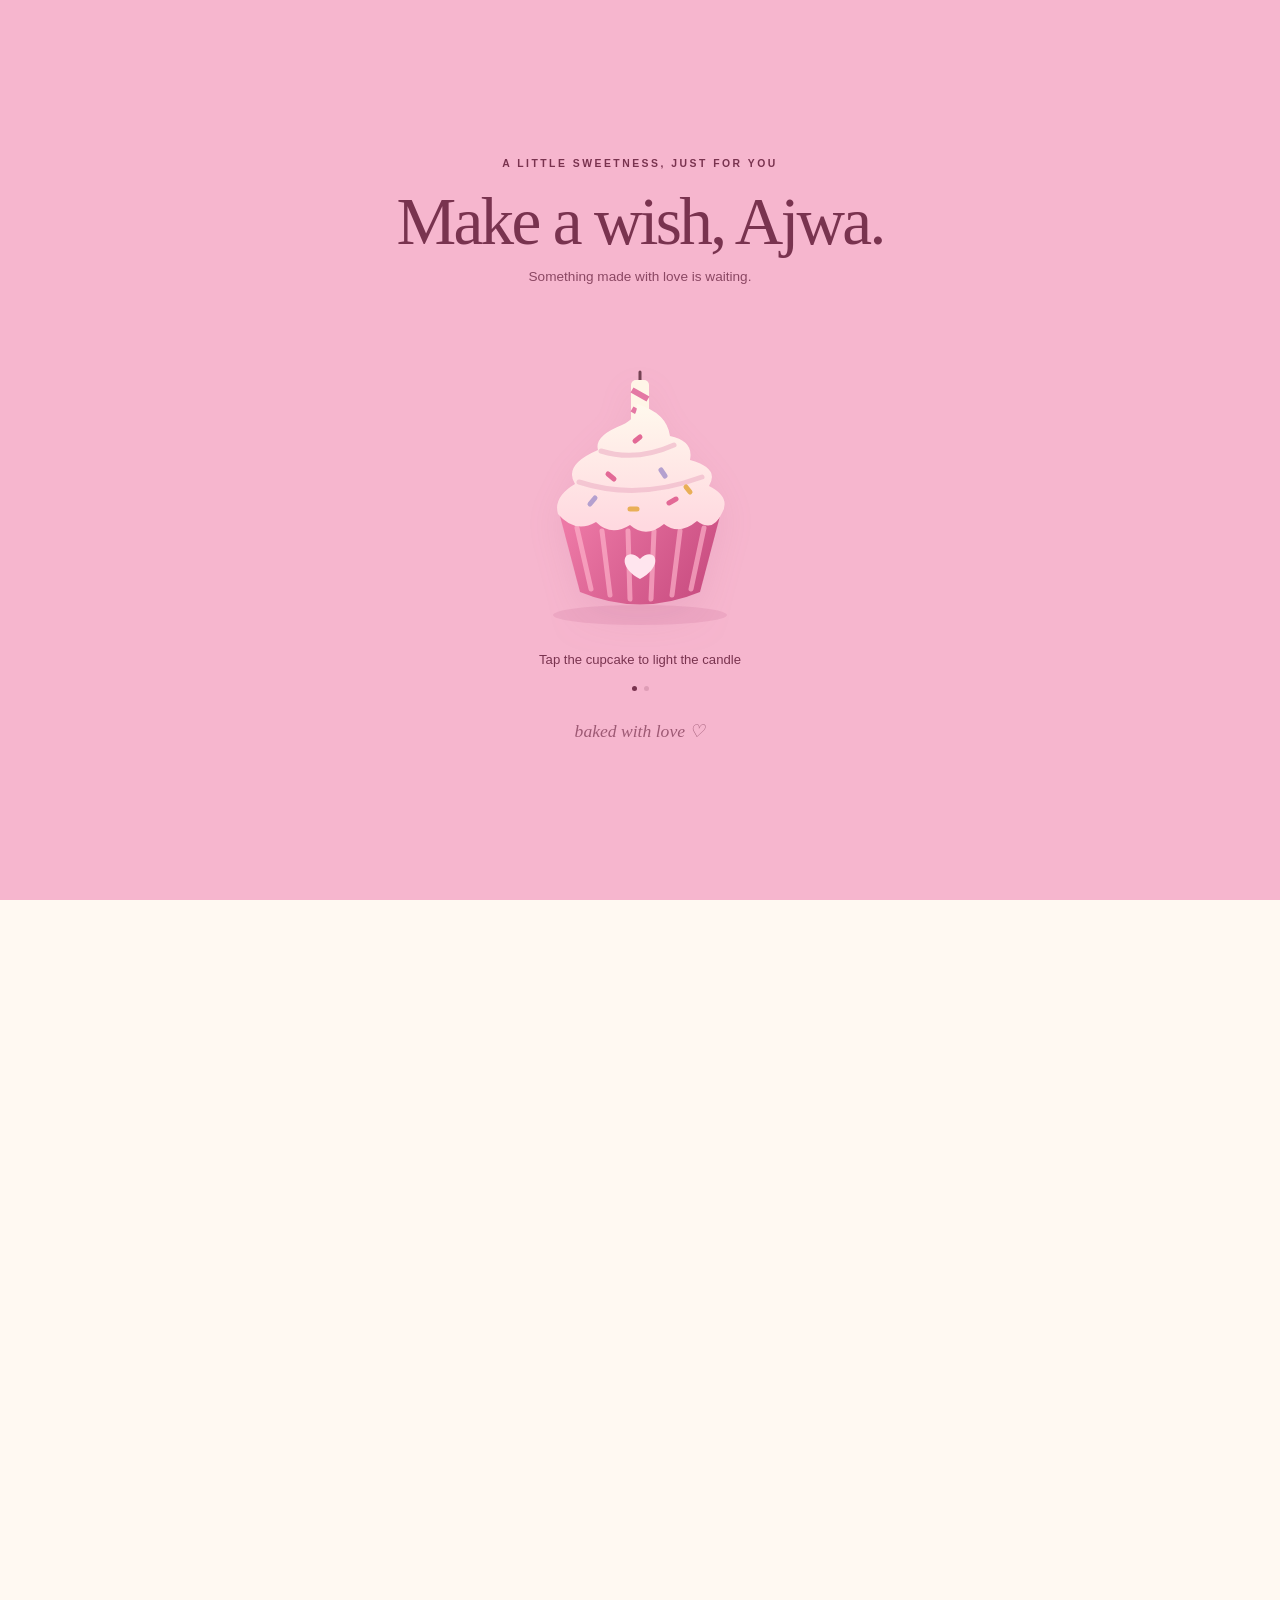
==== commit b1d90fe6: "Add complete kitty photo album and fix monthly anniversary timer" ====
--- a/Ajwas-gift/index.html
+++ b/Ajwas-gift/index.html
@@ -1,375 +1 @@
-<!DOCTYPE html>
-<html lang="en">
-  <head>
-    <meta charset="UTF-8" />
-    <meta name="viewport" content="width=device-width, initial-scale=1.0" />
-    <title>For Ajwa</title>
-    <meta
-      name="description"
-      content="A dreamy anniversary website for Ajwa, full of love, memories, and warm animations."
-    />
-    <link rel="preconnect" href="https://fonts.googleapis.com" />
-    <link rel="preconnect" href="https://fonts.gstatic.com" crossorigin />
-    <link
-      href="https://fonts.googleapis.com/css2?family=Cormorant+Garamond:wght@400;500;600;700&family=Inter:wght@400;500;600;700;800&family=Caveat:wght@400;500;600&display=swap"
-      rel="stylesheet"
-    />
-    <link rel="stylesheet" href="styles.css?v=secret-memories-1" />
-  </head>
-  <body class="wish-pending">
-    <section class="cupcake-screen" id="cupcakeScreen" aria-labelledby="wishTitle">
-      <div class="wish-content">
-        <p class="wish-eyebrow">A little sweetness, just for you</p>
-        <h2 id="wishTitle">Make a wish, Ajwa.</h2>
-        <p class="wish-subtitle">Something made with love is waiting.</p>
-        <button class="cupcake-button" id="cupcakeButton" type="button" aria-label="Light the cupcake candle" aria-describedby="wishHint">
-          <svg class="cupcake-art" viewBox="0 0 320 340" fill="none" aria-hidden="true">
-            <defs>
-              <linearGradient id="icing" x1="160" y1="106" x2="160" y2="230" gradientUnits="userSpaceOnUse"><stop stop-color="#fff9ed"/><stop offset="1" stop-color="#ffd9e0"/></linearGradient>
-              <linearGradient id="wrapper" x1="90" y1="225" x2="220" y2="310" gradientUnits="userSpaceOnUse"><stop stop-color="#ed79a6"/><stop offset="1" stop-color="#c84c80"/></linearGradient>
-              <radialGradient id="flameGlow"><stop stop-color="#ffe9a8" stop-opacity=".8"/><stop offset="1" stop-color="#ffe9a8" stop-opacity="0"/></radialGradient>
-            </defs>
-            <ellipse cx="160" cy="319" rx="87" ry="10" fill="#b9507e" opacity=".14"/>
-            <g class="candle-flame"><circle cx="160" cy="63" r="42" fill="url(#flameGlow)"/><path d="M160 38C146 54 145 65 152 72C159 79 174 73 172 63C171 55 164 50 160 38Z" fill="#ffb64d"/><path d="M160 53C153 64 155 71 161 72C169 70 165 60 160 53Z" fill="#fff9d5"/></g>
-            <path class="candle-smoke" d="M160 73C142 60 179 48 159 29" stroke="#fff8ee" stroke-width="4" stroke-linecap="round"/>
-            <path d="M160 85V76" stroke="#744253" stroke-width="3" stroke-linecap="round"/>
-            <rect x="151" y="84" width="18" height="66" rx="5" fill="#fff5e7"/>
-            <path d="M152 94L168 103M152 113L168 122M152 132L168 141" stroke="#e478a4" stroke-width="6"/>
-            <path d="M80 220H240L220 296Q160 321 100 296Z" fill="url(#wrapper)"/>
-            <path d="M97 232L111 293M122 235L130 299M148 235L150 303M174 235L171 303M200 235L192 299M224 232L211 293" stroke="#ffb6cd" stroke-width="5" opacity=".65" stroke-linecap="round"/>
-            <path d="M78 218Q73 201 95 188Q83 169 118 154Q114 140 142 129Q158 122 157 108Q187 117 190 140Q214 145 210 164Q240 172 229 190Q251 201 242 217Q233 237 217 225Q199 240 184 228Q166 243 150 229Q131 241 116 226Q95 238 78 218Z" fill="url(#icing)"/>
-            <path d="M121 155Q156 166 194 149M99 186Q157 205 222 181" stroke="#efbacb" stroke-width="5" stroke-linecap="round" opacity=".7"/>
-            <g stroke-width="5" stroke-linecap="round"><path d="M128 178L134 183M189 207L196 203M155 145L160 141" stroke="#e36996"/><path d="M110 208L115 202M181 174L185 180" stroke="#b4a0cf"/><path d="M150 213L157 213M206 191L210 196" stroke="#e9af57"/></g>
-            <path d="M160 263C146 249 134 269 160 283C186 269 174 249 160 263Z" fill="#ffe5ee"/>
-          </svg>
-        </button>
-        <p class="wish-hint" id="wishHint" aria-live="polite">Tap the cupcake to light the candle</p>
-        <div class="wish-steps" aria-hidden="true"><span class="active"></span><span></span></div>
-        <p class="wish-signature">baked with love ♡</p>
-      </div>
-      <div class="wish-confetti" id="wishConfetti" aria-hidden="true"></div>
-    </section>
-
-    <div class="page-shell" inert>
-<div class="bg-orb orb-two"></div>
-<header class="hero">
-        <nav class="topbar container">
-          <div class="brand">ajwa &amp; matthew <button class="secret-trigger brand-secret" data-secret="matching" type="button" aria-label="Our little heart">♡</button></div>
-          <div class="nav-links">
-            <a href="#story">Story</a>
-            <a href="#memories">Memories</a>
-            <a href="#letter">Letter</a>
-            <a href="#promise">Forever ♡</a>
-          </div>
-        </nav>
-
-        <div class="hero-inner container">
-          <div class="hero-copy">
-            <p class="eyebrow">OUR LITTLE LOVE STORY · SINCE 12.31.2025</p>
-            <h1 tabindex="-1" id="typewriter">Life is sweeter<br>with <em>you, Ajwa.</em></h1>
-            <img class="kitty-sticker welcome-kitty" src="cute-gifs/952797-catwink.png" alt="" aria-hidden="true" width="736" height="736" style="--asset-width: 736px; --asset-ratio: 736 / 736;">
-            <p class="handwritten hero-note">Happy anniversary, my love ♡</p>
-            <p class="subtitle">From our late-night games to all the little laughs in between — you’re my favorite part of every day. Here’s a little corner of the world, made just for you.</p>
-
-            <div class="cta-row">
-              <button id="sparkleBtn" class="primary-btn">A little extra love ♡</button>
-              <a href="#letter" class="secondary-btn">Your love letter ↗</a>
-            </div>
-
-            <div class="stats">
-              <div class="stat">
-                <span class="stat-number" id="daysSince">0</span>
-                <span>days of us</span>
-              </div>
-              <div class="stat">
-                <button class="stat-number secret-trigger" data-secret="keychains" type="button" aria-label="Infinite reasons">∞</button>
-                <span>reasons I love you</span>
-              </div>
-              <div class="stat">
-                <span class="stat-number">1</span>
-                <span>favorite person</span>
-              </div>
-            </div>
-          </div>
-          <div class="hero-scrapbook">
-            <span class="scrap-doodle" aria-hidden="true">♡</span>
-            <figure class="hero-print print-back">
-              <img src="img/818552312_3090246237986645_2867087890981414556_n.jpg" alt="Our Roblox avatars standing side by side in matching black outfits" width="1080" height="486">
-              <figcaption>my favorite teammate</figcaption>
-            </figure>
-            <figure class="hero-print print-front">
-              <img src="img/818296710_1039917625670256_7853506601856451287_n.jpg" alt="Our Roblox avatars in matching pink and white outfits" width="1080" height="486">
-              <figcaption>you + me, in every little world ♡</figcaption>
-            </figure>
-            <button class="scrap-label secret-trigger" data-secret="together" type="button">the sweetest kind of us</button>
-          </div>
-        </div>
-        <div class="hero-bottom"><span>Made with love. Sprinkled with memories.</span><a href="#memories" aria-label="Explore our memories">↓</a></div>
-      </header>
-
-      <main>
-        <section class="memories section" id="memories">
-          <div class="container">
-            <div class="section-heading">
-              <img class="kitty-sticker" src="cute-gifs/744854-cathappy.png" alt="" aria-hidden="true" loading="lazy" width="736" height="736" style="--asset-width: 736px; --asset-ratio: 736 / 736;">
-              <p class="eyebrow">01 / THE SCRAPBOOK</p>
-              <h2>Little moments. <em>Big feelings.</em></h2>
-              <p class="section-note">Our favorite little worlds, saved forever. Tap a photo to take a closer look.</p>
-            </div>
-
-            <div class="memory-grid">
-              <article class="memory-card">
-                <button class="memory-photo" type="button" aria-label="View memory: The little laughs"><img src="img/818713701_989518967495480_6240912151705662410_n.jpg" alt="A smiling white-haired Roblox avatar in a colorful game world" width="1080" height="486" loading="lazy"><span aria-hidden="true">↗</span></button>
-                <div class="memory-copy">
-                  <h3>The little laughs</h3>
-                  <p>The day everything changed, even when it felt like just another ordinary moment.</p>
-                </div>
-              </article>
-
-              <article class="memory-card">
-                <button class="memory-photo" type="button" aria-label="View memory: My favorite teammate"><img src="img/818552312_3090246237986645_2867087890981414556_n.jpg" alt="Our Roblox avatars standing together in matching black outfits" width="1080" height="486" loading="lazy"><span aria-hidden="true">↗</span></button>
-                <div class="memory-copy">
-                  <h3>My favorite teammate</h3>
-                  <p>All the laughing, the chaos, and the little moments that somehow became my favorite memories.</p>
-                </div>
-              </article>
-
-              <article class="memory-card">
-                <button class="memory-photo" type="button" aria-label="View memory: Matching with you"><img src="img/818296710_1039917625670256_7853506601856451287_n.jpg" alt="Our Roblox avatars wearing matching pink and white outfits" width="1080" height="486" loading="lazy"><span aria-hidden="true">↗</span></button>
-                <div class="memory-copy">
-                  <h3>Matching with you</h3>
-                  <p>Still the same warmth, still the same comfort, still the best place in the world to be.</p>
-                </div>
-              </article>
-
-              <article class="memory-card">
-                <button class="memory-photo" type="button" aria-label="View memory: Always close to you"><img src="img/818122525_1393639216303179_3923916816294594987_n.jpg" alt="Our black-haired Roblox avatars leaning close together" width="1080" height="486" loading="lazy"><span aria-hidden="true">↗</span></button>
-                <div class="memory-copy">
-                  <h3>Always close to you</h3>
-                  <p>The kind of moments that feel easy, silly, and somehow unforgettable.</p>
-                </div>
-              </article>
-
-              <article class="memory-card">
-                <button class="memory-photo" type="button" aria-label="View memory: Our little adventures"><img src="img/818043290_2153451598936634_3564932296606815348_n.jpg" alt="Our white-haired Roblox avatars together in a colorful game world" width="1080" height="486" loading="lazy"><span aria-hidden="true">↗</span></button>
-                <div class="memory-copy">
-                  <h3>Our little adventures</h3>
-                  <p>When life slows down and everything feels better because you’re there.</p>
-                </div>
-              </article>
-
-              <article class="memory-card">
-                <button class="memory-photo" type="button" aria-label="View memory: Us, in every world"><img src="img/813361121_1103023302071985_108094852363762716_n.jpg" alt="Our Roblox avatars wearing matching cat tops" width="1080" height="486" loading="lazy"><span aria-hidden="true">↗</span></button>
-                <div class="memory-copy">
-                  <h3>Us, in every world</h3>
-                  <p>Every new day keeps proving I want to keep making memories with you.</p>
-                </div>
-              </article>
-            </div>
-          </div>
-        </section>
-
-
-        <section class="story section" id="story">
-          <div class="container">
-            <div class="section-heading">
-              <p class="eyebrow">02 / HOW IT FEELS</p>
-              <h2>It was always <em>you.</em></h2>
-            </div>
-
-            <div class="timeline">
-              <div class="timeline-item">
-                <div class="timeline-date">Roblox nights</div>
-                <div class="timeline-card">
-                  <div class="sticker-slot" aria-hidden="true"><img class="couple-gif" src="cute-gifs/570826-peachspraysgoma.gif" alt="" aria-hidden="true" loading="lazy" width="200" height="109" style="--asset-width: 200px; --asset-ratio: 200 / 109;"></div>
-                  <h3>Fun and laughter</h3>
-                  <p>
-                    We would spend hours playing Roblox and laughing through all the chaos,
-                    and somehow those simple moments became some of my favorite memories with you.
-                  </p>
-                </div>
-              </div>
-
-              <div class="timeline-item">
-                <div class="timeline-date">Valorant</div>
-                <div class="timeline-card">
-                  <div class="sticker-slot" aria-hidden="true"><img class="couple-gif" src="cute-gifs/559019-gomadragpeach.png" alt="" aria-hidden="true" loading="lazy" width="167" height="120" style="--asset-width: 167px; --asset-ratio: 167 / 120;"></div>
-                  <h3>Always a blast</h3>
-                  <p>
-                    Even the short time we spent in Valorant felt full of energy and joy. Watching
-                    you play, hearing you laugh, and being with you in those moments made everything feel easier.
-                  </p>
-                </div>
-              </div>
-
-              <div class="timeline-item">
-                <div class="timeline-date">You</div>
-                <div class="timeline-card">
-                  <div class="sticker-slot" aria-hidden="true"><img class="kitty-sticker story-kitty" src="cute-gifs/60037-catrelaxed.png" alt="" loading="lazy" width="736" height="736" style="--asset-width: 736px; --asset-ratio: 736 / 736;"></div>
-                  <h3>The part that changed everything</h3>
-                  <p>
-                    The real magic was never just the games. It was the way you made the dark feel lighter,
-                    how your presence brought calm, comfort, and a kind of happiness I didn’t know I needed.
-                  </p>
-                </div>
-              </div>
-            </div>
-          </div>
-        </section>
-
-        <section class="reasons section" id="reasons">
-          <div class="container">
-            <div class="section-heading">
-              <p class="eyebrow">03 / THE SWEETEST INGREDIENTS</p>
-              <h2>A few things I <em>adore.</em></h2>
-            </div>
-
-            <div class="cards-grid">
-              <article class="info-card reason-card">
-                <div class="sticker-slot" aria-hidden="true"><img class="kitty-sticker ingredient-kitty" src="cute-gifs/575744-cat-smile.png" alt="" aria-hidden="true" loading="lazy" width="736" height="736" style="--asset-width: 736px; --asset-ratio: 736 / 736;"></div>
-                <h3>Your smile</h3>
-                <p>That smile can change my whole mood and make even the hardest days feel softer.</p>
-              </article>
-
-              <article class="info-card reason-card">
-                <div class="sticker-slot" aria-hidden="true"><div class="icon">❤</div></div>
-                <h3>Your heart</h3>
-                <p>You care in a way that feels deep, gentle, and honest, and I love that so much.</p>
-              </article>
-
-              <article class="info-card reason-card">
-                <div class="sticker-slot" aria-hidden="true"><img class="couple-gif" src="cute-gifs/197264-gomamassage.gif" alt="" aria-hidden="true" loading="lazy" width="200" height="163" style="--asset-width: 200px; --asset-ratio: 200 / 163;"></div>
-                <h3>Your presence</h3>
-                <p>Just being around you makes life feel calmer, warmer, and a lot more beautiful.</p>
-              </article>
-
-              <article class="info-card reason-card">
-                <div class="sticker-slot" aria-hidden="true"><div class="icon">✧</div></div>
-                <h3>Your energy</h3>
-                <p>You bring life, laughter, and comfort to the moments that matter the most.</p>
-              </article>
-            </div>
-          </div>
-        </section>
-
-        <section class="letter section" id="letter">
-          <div class="container letter-wrap">
-            <div class="section-heading align-left">
-              <p class="eyebrow">04 / SEALED WITH A KISS</p>
-              <h2>For u,<br><em>with all my heart.</em></h2>
-              <div class="sticker-slot" aria-hidden="true"><img class="couple-gif" src="cute-gifs/277781-peachsnugglesgoma.gif" alt="" aria-hidden="true" loading="lazy" width="498" height="330" style="--asset-width: 498px; --asset-ratio: 498 / 330;"></div>
-            </div>
-
-            <div class="letter-box">
-              <span class="letter-seal" aria-hidden="true">♡</span>
-              <p class="handwritten salutation">My dearest Ajwa,</p>
-              <p>
-                Ajwa, I still think about how much brighter my life feels with u in it. u are
-                the kind of person who makes ordinary days feel warm and beautiful just by being in them.
-                The hours we spent playing Roblox, the laughs during Valorant, and the way u somehow made
-                even my darker moments feel lighter will always stay with me.
-              </p>
-              <p>
-                I love how easy it feels to be with u. I love the comfort in your presence, the honesty
-                in your heart, and the way your love makes life feel softer and more meaningful. Every time
-                I think about us, I feel grateful, lucky, and a little overwhelmed by how much joy u bring.
-              </p>
-              <p>
-                u are not just someone I care about. u are someone who changed my world in a way I cant
-                fully explain. Thank u for being my comfort, my laughter, my peace, and my favorite person.
-                Happy anniversary, Ajwa. Im so lucky to have u.
-              </p>
-              <p class="handwritten signature">Yours, always.<br>Matthew ♡</p>
-            </div>
-          </div>
-        </section>
-
-        <section class="promise section" id="promise">
-          <div class="container promise-wrap">
-            <div class="promise-copy">
-              <div class="sticker-slot" aria-hidden="true"><img class="couple-gif" src="cute-gifs/403790-gomacarrypeach.gif" alt="" aria-hidden="true" loading="lazy" width="197" height="200" style="--asset-width: 197px; --asset-ratio: 197 / 200;"></div>
-              <p class="eyebrow">05 / ALL OUR TOMORROWS</p>
-              <h2>You, me, <em>and every tomorrow.</em></h2>
-              <p>
-                Through every season, every ordinary day, and every dream we build together, I promise to
-                keep loving you with patience, joy, and a heart that keeps growing because of you.
-              </p>
-            </div>
-
-            <div class="countdown-card">
-              <img class="kitty-sticker heart-kitty" src="cute-gifs/688544-cuteheartkitty.gif" alt="" aria-hidden="true" loading="lazy" width="52" height="55" style="--asset-width: 52px; --asset-ratio: 52 / 55;">
-              <p class="countdown-label">Until our next 31st ♡</p>
-              <div class="countdown" id="countdown"></div>
-            </div>
-          </div>
-        </section>
-
-        <section class="playful section">
-          <div class="container">
-            <div class="section-heading">
-              <p class="eyebrow">A tiny moment of joy</p>
-              <h2>There’s always room for <em>more love.</em></h2>
-            </div>
-
-            <div class="love-kitty-reaction" aria-hidden="true"><img id="loveKitty" src="cute-gifs/196068-catstare.png" alt="" width="736" height="736" style="--asset-width: 736px; --asset-ratio: 736 / 736;"><p id="kittyReaction" class="handwritten">how much do u love me?</p></div>
-            <div class="love-meter-panel">
-              <button id="loveBoost" class="love-btn" aria-label="Add love">♥</button>
-              <div class="meter-wrap">
-                <div class="meter-labels">
-                  <span>tiny love</span>
-                  <span>big love</span>
-                </div>
-                <div class="meter-stage">
-                <div class="meter" role="progressbar" aria-label="Our love" aria-valuemin="0" aria-valuemax="100" aria-valuenow="52">
-                  <div id="loveMeter" class="meter-fill"></div>
-                </div>
-                <div class="meter-pieces" aria-hidden="true"><span></span><span></span></div>
-                </div>
-                <p class="love-status" id="loveStatus" aria-live="polite">Keep tapping, my love ♡</p>
-              </div>
-            </div>
-          </div>
-        </section>
-
-        <section class="finale section" id="finale">
-          <div class="container final-wrap">
-            <img class="kitty-sticker paw-kitty" src="cute-gifs/190650-catpaw.png" alt="" aria-hidden="true" loading="lazy" width="736" height="736" style="--asset-width: 736px; --asset-ratio: 736 / 736;">
-            <p class="eyebrow">ONE LAST LITTLE THING</p>
-            <button id="finalMessageBtn" class="final-message-btn" type="button" aria-expanded="false" aria-controls="finalMessage">A little P.S. for you ♡</button>
-            <div id="finalMessage" class="final-message hidden">
-              <div class="sticker-slot" aria-hidden="true"><img class="couple-gif" src="cute-gifs/346718-peachlovesgoma.gif" alt="" aria-hidden="true" loading="lazy" width="200" height="180" style="--asset-width: 200px; --asset-ratio: 200 / 180;"></div>
-              <p>
-                Ajwa, no matter how many days pass, how many months go by, or how many little moments turn into memories,
-                I’ll still choose you. Always. With all my heart, every version of me has loved you, and every version still will.
-              </p>
-            </div>
-          </div>
-        </section>
-      </main>
-
-      <footer class="footer">
-        <p class="handwritten">You’re my favorite wish come true.</p><span>AJWA &amp; MATTHEW · ALWAYS &amp; FOREVER <button class="secret-trigger" data-secret="chaos" type="button" aria-label="One last little heart">♡</button></span>
-      </footer>
-    </div>
-
-    <audio id="backgroundMusic" src="audio/our-little-melody.wav" preload="auto" loop playsinline></audio>
-    <button id="musicToggle" class="music-toggle" type="button" aria-label="Play background music" aria-pressed="false"><span aria-hidden="true">♫</span> <span id="musicLabel">Music off</span></button>
-    <p id="secretHint" class="secret-hint" role="status"></p>
-    <dialog id="secretDialog" class="secret-dialog" aria-labelledby="secretTitle" aria-describedby="secretNote">
-      <button id="closeSecret" class="close-memory" type="button" aria-label="Close secret memory">×</button>
-      <p class="eyebrow">A LITTLE PIECE OF US, HIDDEN JUST FOR U</p>
-      <img id="secretPhoto" alt="">
-      <h2 id="secretTitle"></h2>
-      <p id="secretNote"></p>
-      <p id="secretCollection" class="handwritten"></p>
-    </dialog>
-    <dialog id="memoryDialog" class="memory-dialog" aria-label="Our memory">
-      <button id="closeMemory" class="close-memory" type="button" aria-label="Close photo">×</button>
-      <img id="memoryFullImage" alt="">
-      <p id="memoryCaption" class="handwritten"></p>
-    </dialog>
-    <div id="floating-hearts" aria-hidden="true"></div>
-
-    <script src="script.js?v=secret-memories-1"></script>
-  </body>
-</html>
+<!doctype html><html lang="en"><meta charset="utf-8"><meta name="viewport" content="width=device-width,initial-scale=1"><meta http-equiv="refresh" content="0;url=../index.html"><title>Our love story has moved</title><p><a href="../index.html">Open our love story ♡</a></p></html>
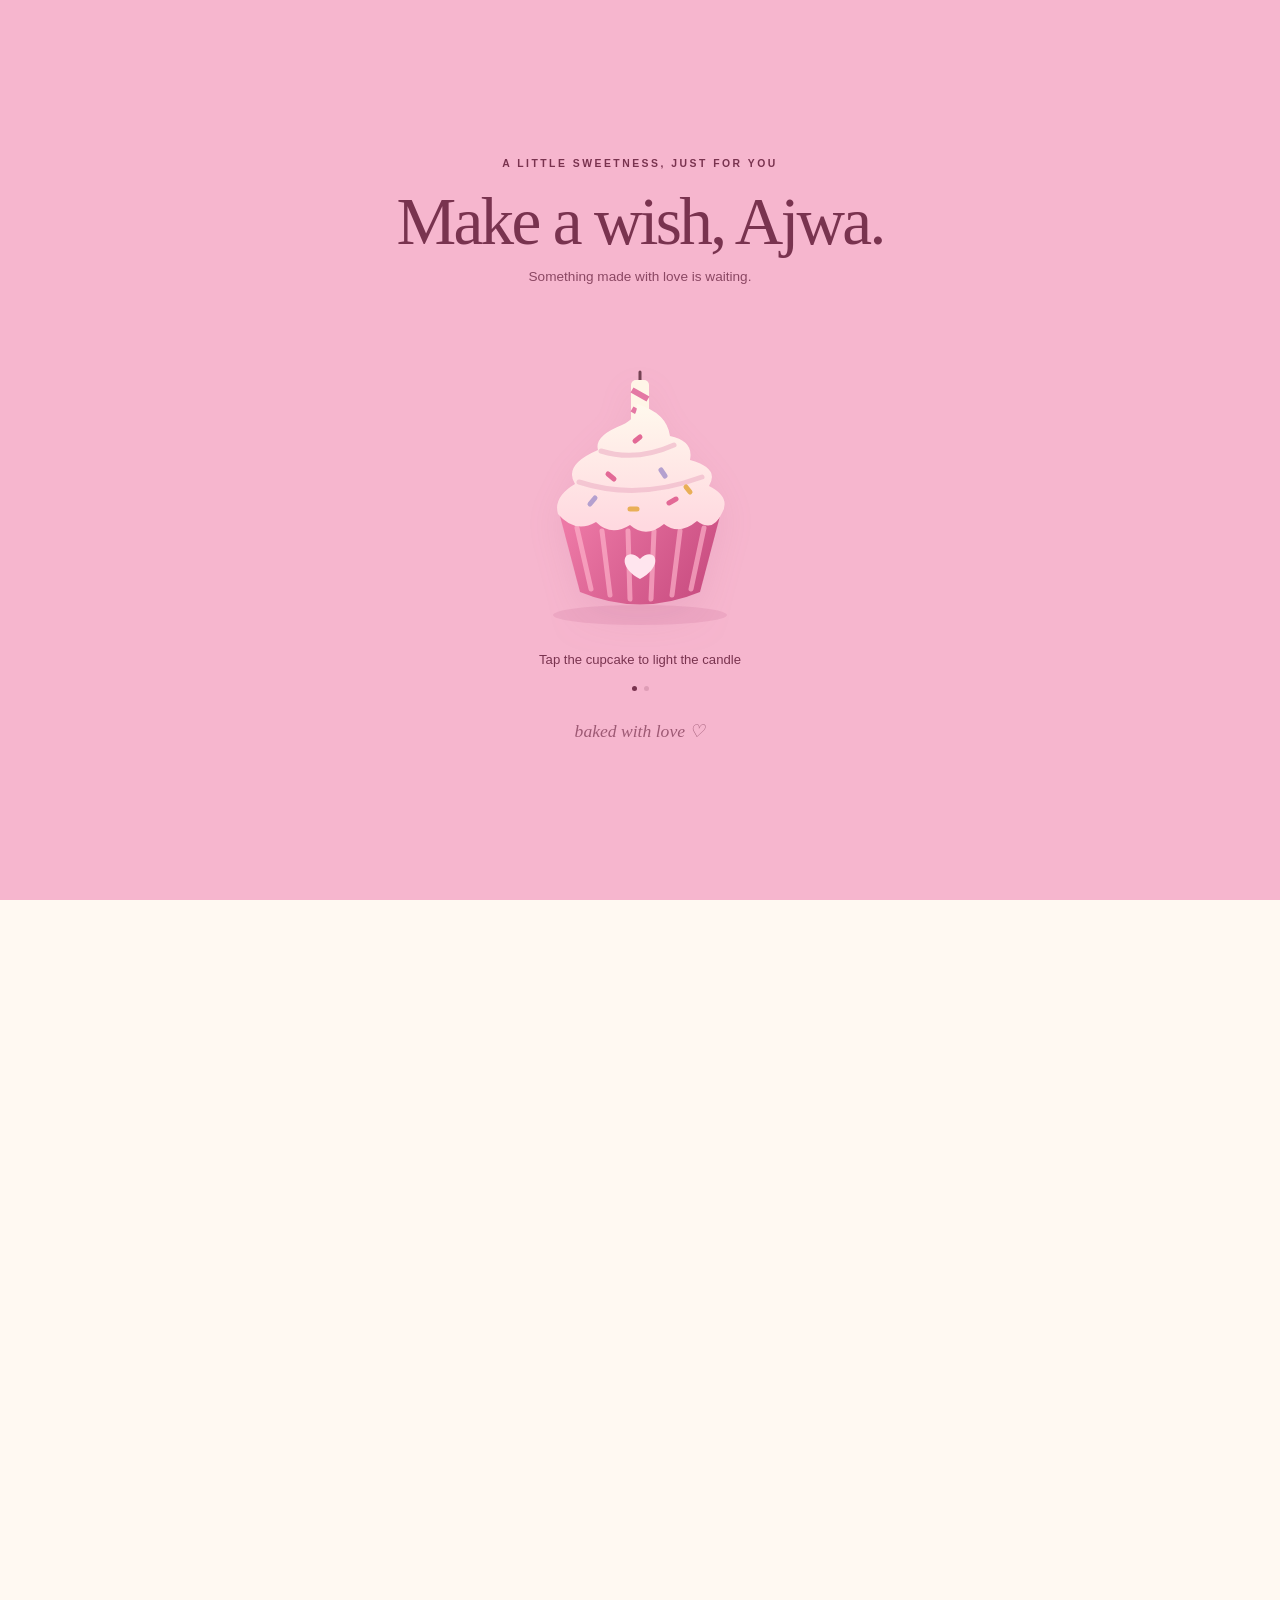
==== commit e2760d52: "Harden public pages with restrictive CSP and script integrity" ====
--- a/Ajwas-gift/index.html
+++ b/Ajwas-gift/index.html
@@ -1 +1,4 @@
-<!doctype html><html lang="en"><meta charset="utf-8"><meta name="viewport" content="width=device-width,initial-scale=1"><meta http-equiv="refresh" content="0;url=../index.html"><title>Our love story has moved</title><p><a href="../index.html">Open our love story ♡</a></p></html>
+<!doctype html><html lang="en"><meta charset="utf-8">
+    <meta http-equiv="Content-Security-Policy" content="default-src 'none'; script-src 'none'; script-src-attr 'none'; style-src 'self' https://fonts.googleapis.com; style-src-attr 'unsafe-inline'; font-src https://fonts.gstatic.com; img-src 'self'; media-src 'self'; connect-src 'none'; object-src 'none'; frame-src 'none'; base-uri 'none'; form-action 'none'; worker-src 'none'; require-trusted-types-for 'script'; trusted-types 'none'">
+    <meta name="referrer" content="no-referrer">
+    <meta name="robots" content="noindex, nofollow, noarchive, nosnippet"><meta name="viewport" content="width=device-width,initial-scale=1"><meta http-equiv="refresh" content="0;url=../index.html"><title>Our love story has moved</title><p><a href="../index.html">Open our love story ♡</a></p></html>
